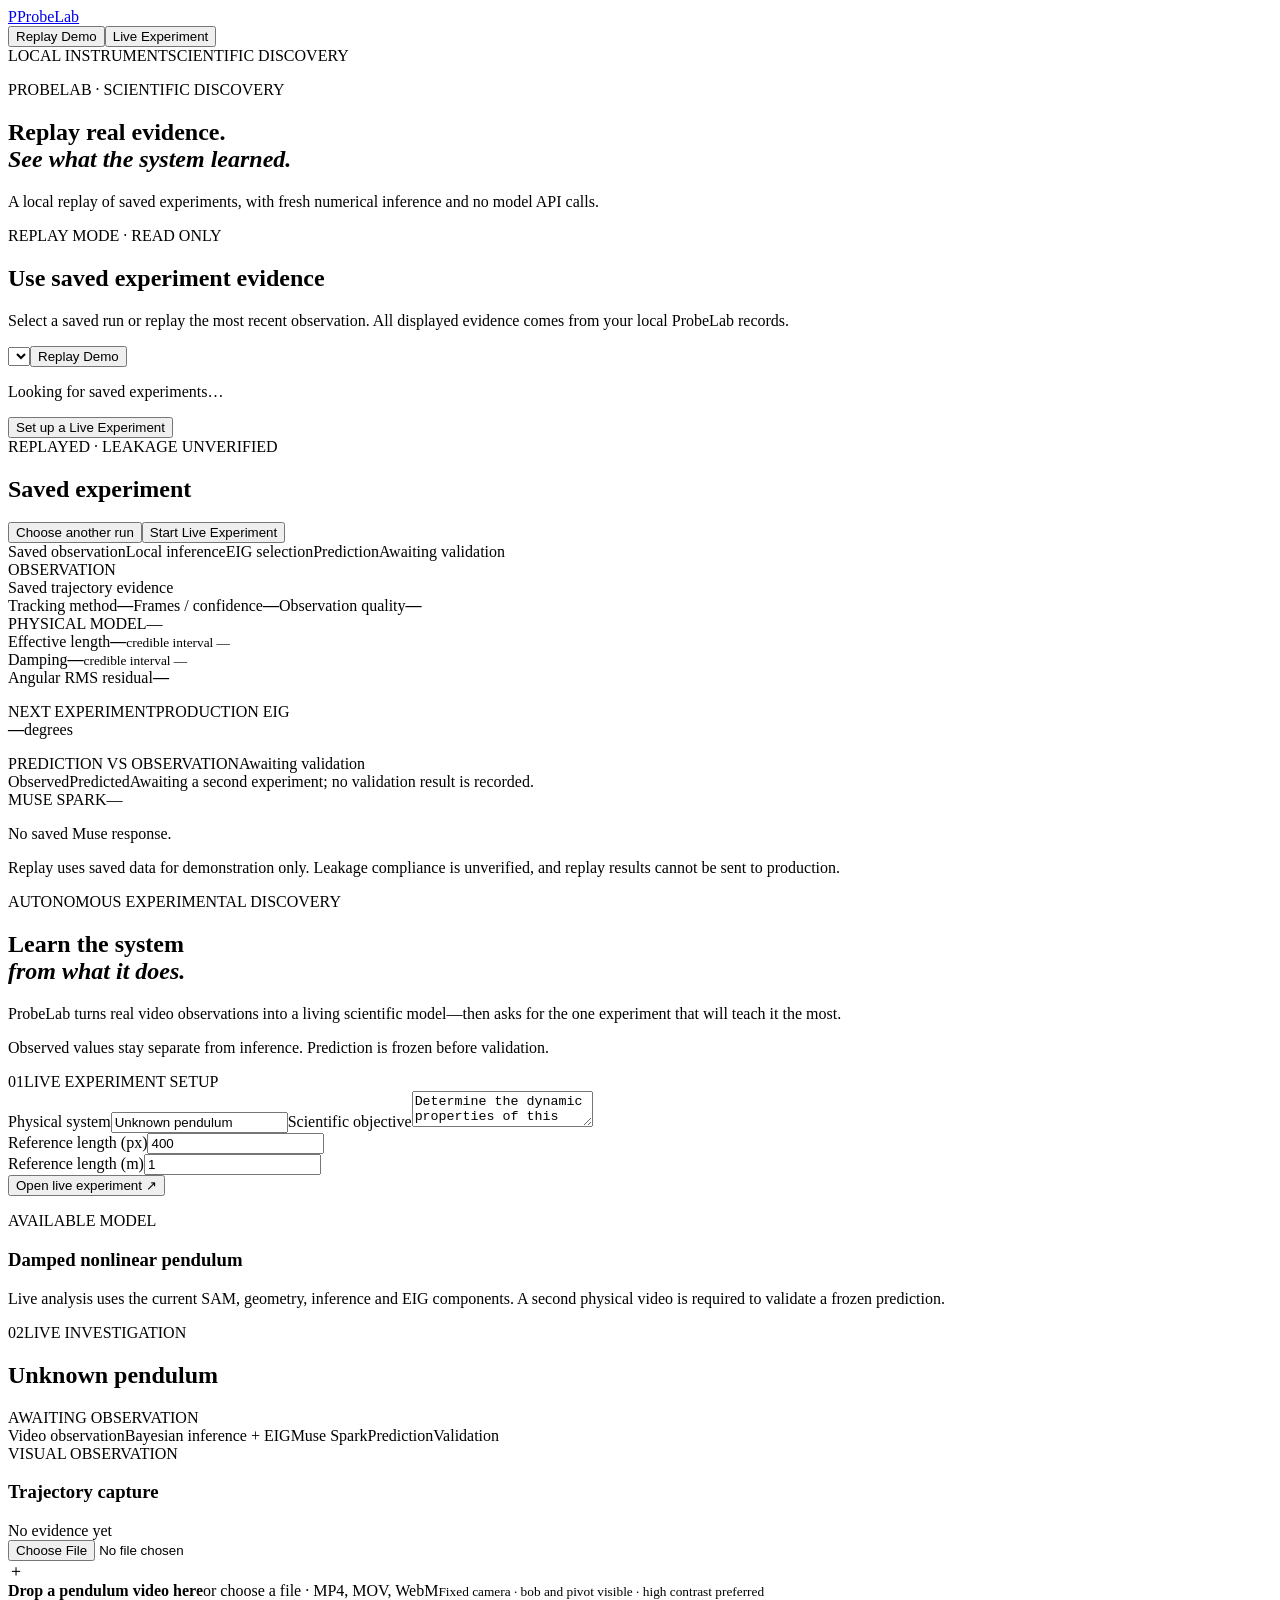
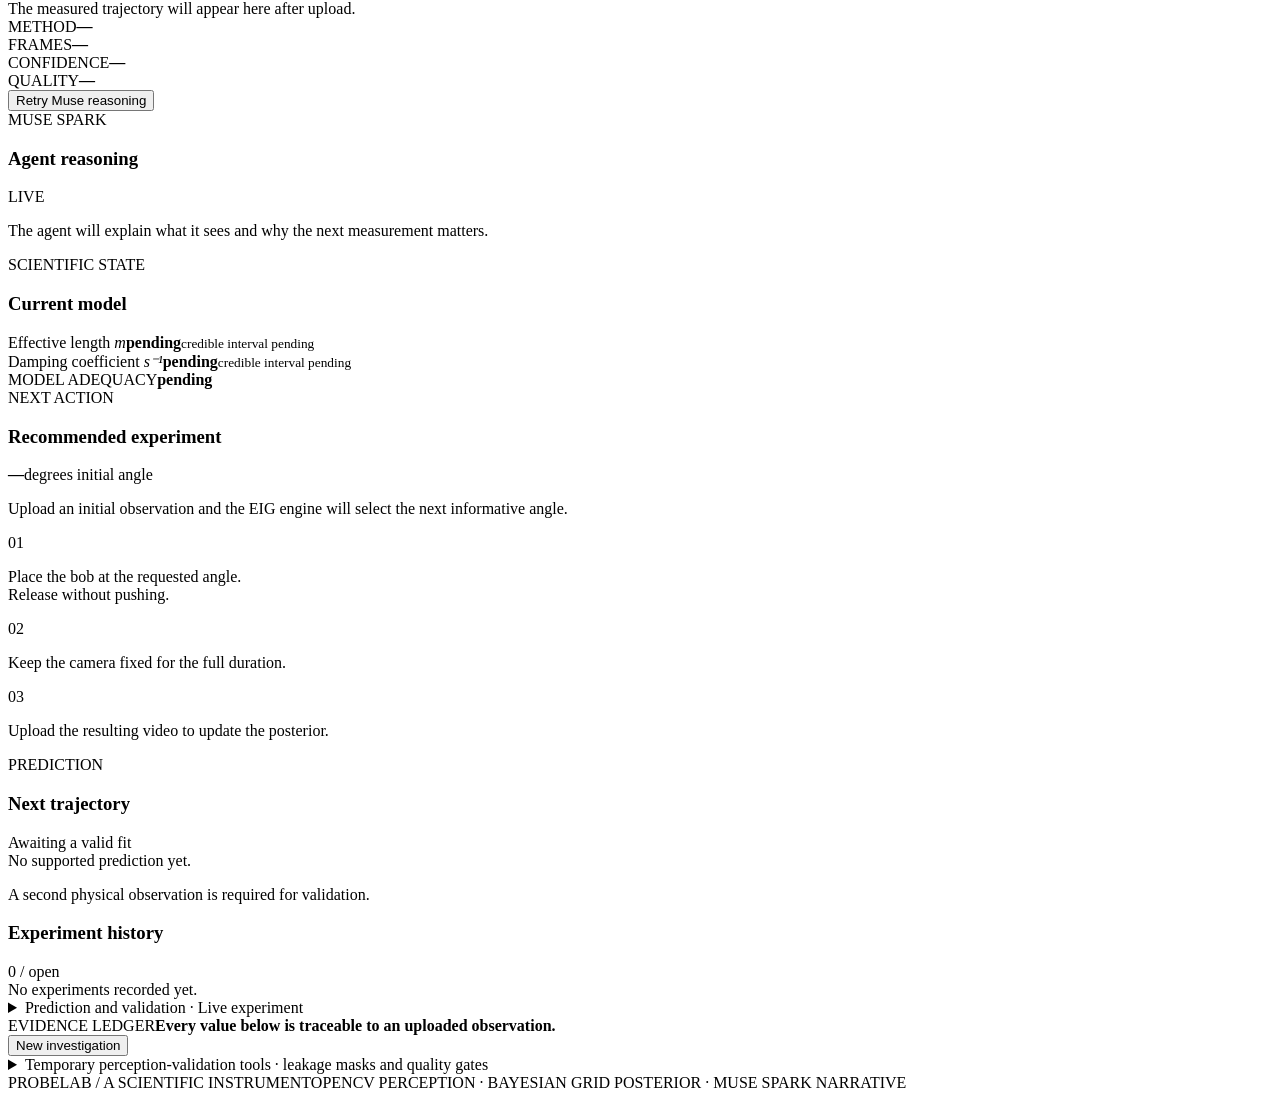
==== web/index.html @ 2eb5c4b2 "Build demo-ready scientific discovery workflow" ====
<!doctype html>
<html lang="en">
<head>
  <meta charset="utf-8"><meta name="viewport" content="width=device-width,initial-scale=1">
  <meta name="description" content="ProbeLab learns unfamiliar physical systems through active experiments.">
  <title>ProbeLab · Physical system discovery</title>
  <link rel="stylesheet" href="/static/styles.css">
  <link rel="stylesheet" href="/static/perception-validation.css?v=leakage-masks-1">
</head>
<body class="demo-mode">
  <header class="topbar"><a class="brand" href="/"><span class="brand-mark">P</span><span>ProbeLab</span></a><nav class="mode-switch" aria-label="Workflow mode"><button class="mode-button active" id="mode-demo" type="button">Replay Demo</button><button class="mode-button" id="mode-live" type="button">Live Experiment</button></nav><div class="top-meta"><span class="status-dot"></span><span>LOCAL INSTRUMENT</span><span class="mono">SCIENTIFIC DISCOVERY</span></div></header>
  <main class="shell">
    <section class="demo-home" id="demo-home"><div><p class="eyebrow">PROBELAB · SCIENTIFIC DISCOVERY</p><h1>Replay real evidence.<br><em>See what the system learned.</em></h1><p class="lede">A local replay of saved experiments, with fresh numerical inference and no model API calls.</p></div><div class="demo-launch panel"><span class="signal-pill lime">REPLAY MODE · READ ONLY</span><h2>Use saved experiment evidence</h2><p>Select a saved run or replay the most recent observation. All displayed evidence comes from your local ProbeLab records.</p><div class="demo-launch-controls"><select id="demo-replay-select" aria-label="Saved experiment"></select><button class="primary" id="demo-replay-button" type="button">Replay Demo</button></div><p class="form-hint" id="demo-replay-status" role="status">Looking for saved experiments…</p><button class="secondary" id="demo-live-link" type="button">Set up a Live Experiment</button></div></section>
    <section class="demo-dashboard hidden" id="demo-dashboard" aria-live="polite">
      <div class="demo-dashboard-head"><div><span class="signal-pill orange" id="demo-replay-label">REPLAYED · LEAKAGE UNVERIFIED</span><h1 id="demo-title">Saved experiment</h1><p id="demo-objective"></p></div><div class="demo-actions"><button class="secondary" id="demo-back" type="button">Choose another run</button><button class="primary" id="demo-live-from-run" type="button">Start Live Experiment</button></div></div>
      <div class="demo-workflow" id="demo-workflow"><span>Saved observation</span><i></i><span>Local inference</span><i></i><span>EIG selection</span><i></i><span>Prediction</span><i></i><span>Awaiting validation</span></div>
      <div class="demo-grid">
        <article class="demo-card demo-observation"><header><span class="signal-pill blue">OBSERVATION</span><span class="mono" id="demo-observation-meta"></span></header><div class="demo-observation-body"><div class="demo-frame"><img id="demo-frame" alt="Representative frame from the saved experiment" hidden><div id="demo-no-frame">Saved trajectory evidence</div><canvas id="demo-overlay" hidden aria-label="Saved pendulum tracking overlay"></canvas></div><div class="demo-observation-stats"><span>Tracking method<b id="demo-method">—</b></span><span>Frames / confidence<b id="demo-tracking">—</b></span><span>Observation quality<b id="demo-quality">—</b></span></div></div><div class="demo-chart" id="demo-observed-chart" role="img" aria-label="Observed angular trajectory"></div></article>
        <article class="demo-card"><header><span class="signal-pill lime">PHYSICAL MODEL</span><span class="mono" id="demo-adequacy">—</span></header><div class="demo-param"><span>Effective length</span><strong id="demo-length">—</strong><small id="demo-length-interval">credible interval —</small></div><div class="demo-param"><span>Damping</span><strong id="demo-damping">—</strong><small id="demo-damping-interval">credible interval —</small></div><div class="demo-fit"><span>Angular RMS residual</span><strong id="demo-residual">—</strong></div><p class="demo-caption" id="demo-inference-status"></p></article>
        <article class="demo-card"><header><span class="signal-pill orange">NEXT EXPERIMENT</span><span class="mono">PRODUCTION EIG</span></header><div class="demo-angle"><strong id="demo-angle">—</strong><span id="demo-angle-unit">degrees</span></div><p id="demo-eig-rationale"></p><div class="demo-eig" id="demo-eig-chart" aria-label="Selected experiment information gain"></div><p class="demo-caption" id="demo-eig-value"></p></article>
        <article class="demo-card demo-prediction"><header><span class="signal-pill blue">PREDICTION VS OBSERVATION</span><span class="mono" id="demo-prediction-status">Awaiting validation</span></header><div class="demo-chart demo-chart-large" id="demo-prediction-chart" role="img" aria-label="Prediction and observation comparison"></div><div class="demo-legend"><span><i class="legend-observed"></i>Observed</span><span><i class="legend-predicted"></i>Predicted</span><span id="demo-validation-metrics">Awaiting a second experiment; no validation result is recorded.</span></div></article>
        <article class="demo-card demo-muse"><header><span class="signal-pill purple">MUSE SPARK</span><span class="mono" id="demo-muse-status">—</span></header><p id="demo-muse-text">No saved Muse response.</p><small id="demo-muse-model"></small></article>
      </div>
      <p class="demo-safety-note">Replay uses saved data for demonstration only. Leakage compliance is unverified, and replay results cannot be sent to production.</p>
    </section>
    <section class="hero"><div><p class="eyebrow">AUTONOMOUS EXPERIMENTAL DISCOVERY</p><h1>Learn the system<br><em>from what it does.</em></h1><p class="lede">ProbeLab turns real video observations into a living scientific model—then asks for the one experiment that will teach it the most.</p></div><div class="hero-note"><span class="note-line"></span><p>Observed values stay separate from inference. Prediction is frozen before validation.</p></div></section>
    <section class="setup panel hidden" id="setup-view"><div class="section-kicker"><span>01</span><span>LIVE EXPERIMENT SETUP</span></div><div class="setup-grid"><div><label for="system">Physical system</label><input id="system" value="Unknown pendulum" autocomplete="off"><label for="objective">Scientific objective</label><textarea id="objective">Determine the dynamic properties of this unknown pendulum and predict its behaviour under different initial conditions.</textarea><div class="calibration-row"><div><label for="calibration-px">Reference length (px)</label><input id="calibration-px" type="number" min="1" step="any" value="400"></div><div><label for="calibration-m">Reference length (m)</label><input id="calibration-m" type="number" min="0.0001" step="any" value="1"></div></div><button class="primary" id="start-btn">Open live experiment <span>↗</span></button><p class="form-hint" id="setup-error"></p></div><div class="system-card"><div class="system-glyph"><div class="pivot"></div><div class="string"></div><div class="bob"></div></div><div><span class="signal-pill">AVAILABLE MODEL</span><h3>Damped nonlinear pendulum</h3><p>Live analysis uses the current SAM, geometry, inference and EIG components. A second physical video is required to validate a frozen prediction.</p></div></div></div></section>
    <section class="workspace hidden" id="workspace-view"><div class="workspace-head"><div><div class="section-kicker"><span>02</span><span>LIVE INVESTIGATION</span></div><h2 id="workspace-title">Unknown pendulum</h2><p id="workspace-objective"></p></div><div class="state-chip" id="state-chip">AWAITING OBSERVATION</div></div><div class="workflow-rail" id="workflow-rail" aria-live="polite"><span data-stage="observation">Video observation</span><i></i><span data-stage="inference">Bayesian inference + EIG</span><i></i><span data-stage="muse">Muse Spark</span><i></i><span data-stage="prediction">Prediction</span><i></i><span data-stage="validation">Validation</span></div><div class="workspace-grid"><div class="main-column"><div class="panel observation-panel"><div class="panel-head"><div><span class="signal-pill blue">VISUAL OBSERVATION</span><h3>Trajectory capture</h3></div><span class="mono" id="observation-meta">No evidence yet</span></div><div class="dropzone" id="dropzone"><input type="file" id="video-input" accept="video/*"><div class="upload-icon">＋</div><strong>Drop a pendulum video here</strong><span>or choose a file · MP4, MOV, WebM</span><small>Fixed camera · bob and pivot visible · high contrast preferred</small></div><video id="source-preview" class="source-preview" controls muted playsinline hidden></video><div class="trajectory-chart" id="trajectory-chart"><div class="chart-empty">The measured trajectory will appear here after upload.</div></div><div class="measurement-strip"><div><span>METHOD</span><strong id="method-value">—</strong></div><div><span>FRAMES</span><strong id="frames-value">—</strong></div><div><span>CONFIDENCE</span><strong id="confidence-value">—</strong></div><div><span>QUALITY</span><strong id="quality-value">—</strong></div></div></div><div class="panel reasoning-panel"><button class="secondary retry-muse hidden" id="retry-muse" type="button">Retry Muse reasoning</button><div class="panel-head"><div><span class="signal-pill purple">MUSE SPARK</span><h3>Agent reasoning</h3></div><span class="live-label"><span class="pulse"></span>LIVE</span></div><p id="reasoning">The agent will explain what it sees and why the next measurement matters.</p></div></div><aside class="side-column"><div class="panel parameter-panel"><div class="panel-head"><div><span class="signal-pill lime">SCIENTIFIC STATE</span><h3>Current model</h3></div></div><div class="parameter"><span>Effective length <i>m</i></span><strong id="length-value">pending</strong><small id="length-interval">credible interval pending</small></div><div class="parameter"><span>Damping coefficient <i>s⁻¹</i></span><strong id="damping-value">pending</strong><small id="damping-interval">credible interval pending</small></div><div class="fit-row"><span>MODEL ADEQUACY</span><b id="adequacy-value">pending</b></div></div><div class="panel recommendation-panel"><div class="panel-head"><div><span class="signal-pill orange">NEXT ACTION</span><h3>Recommended experiment</h3></div></div><div class="angle-readout"><strong id="angle-value">—</strong><span>degrees initial angle</span></div><p id="rationale">Upload an initial observation and the EIG engine will select the next informative angle.</p><div class="instruction"><span>01</span><p>Place the bob at the requested angle.<br>Release without pushing.</p></div><div class="instruction"><span>02</span><p>Keep the camera fixed for the full duration.</p></div><div class="instruction"><span>03</span><p>Upload the resulting video to update the posterior.</p></div></div><div class="panel prediction-panel"><div class="panel-head"><div><span class="signal-pill blue">PREDICTION</span><h3>Next trajectory</h3></div><span class="mono" id="prediction-state">Awaiting a valid fit</span></div><div class="prediction-chart" id="prediction-chart">No supported prediction yet.</div><p class="pv-note" id="prediction-validation-state">A second physical observation is required for validation.</p></div><div class="panel history-panel"><div class="panel-head"><h3>Experiment history</h3><span class="mono" id="history-count">0 / open</span></div><div id="history-list" class="history-list"><div class="history-empty">No experiments recorded yet.</div></div></div></aside></div><details class="secondary-tools" id="validation-details"><summary>Prediction and validation · Live experiment</summary><div class="panel validation-panel"><div><span class="signal-pill orange">03 · VALIDATE THE MODEL</span><h3>Freeze a prediction before collecting new evidence.</h3><p>Choose an unseen angle, freeze the current posterior-derived model, then upload the physical result. The validation video is compared before any future update.</p></div><div class="validation-controls"><input id="validation-angle" type="number" min="5" max="75" value="48" aria-label="Validation angle"><input id="validation-duration" type="number" min="2" max="30" value="8" aria-label="Validation duration"><button class="primary" id="predict-btn">Freeze prediction</button><label class="upload-button">Upload validation video<input type="file" id="validation-input" accept="video/*"></label></div><p class="form-hint" id="validation-status"></p><pre class="report-copy" id="report-copy"></pre><button class="secondary hidden" id="report-btn">Generate discovery report</button></div></details><div class="report-bar"><div><span class="signal-pill">EVIDENCE LEDGER</span><strong>Every value below is traceable to an uploaded observation.</strong></div><button class="secondary" id="new-btn">New investigation</button></div></section>
    <details class="secondary-tools"><summary>Temporary perception-validation tools · leakage masks and quality gates</summary><section class="panel pv-section" id="perception-validation" aria-labelledby="pv-title">
      <div class="pv-banner"><div><span class="signal-pill lime">TEMPORARY · PERCEPTION VALIDATION</span><h2 id="pv-title">Inspect the measurement before it enters production.</h2><p>This removable validation surface keeps video, calibration, tracking, leakage controls, quality gates, Muse diagnostics, and exports separate from the normal investigation workflow.</p></div><div class="pv-status"><span class="status-dot"></span><span id="pv-session-status">No validation session</span></div></div>
      <div class="pv-actions"><button class="primary" id="pv-create">Open validation session</button><span class="form-hint" id="pv-message" role="status"></span></div>
      <div class="pv-grid">
        <div class="pv-main">
          <div class="pv-card"><div class="panel-head"><div><span class="signal-pill blue">01 · SOURCES</span><h3>Video and comparison CSV</h3></div><span class="mono" id="pv-upload-meta">Session required</span></div><div class="pv-upload-row"><label class="upload-button">Upload source video<input id="pv-video" type="file" accept="video/mp4,video/quicktime,video/x-msvideo"></label><label class="upload-button">Upload comparison CSV<input id="pv-csv" type="file" accept="text/csv,.csv"></label></div><p class="pv-note">The CSV is comparison-only. It never feeds blind geometry, production fitting, EIG, or Muse evidence.</p></div>
          <div class="pv-card"><div class="panel-head"><div><span class="signal-pill">02 · SAMPLING</span><h3>Representative frame and source metadata</h3></div><span class="mono" id="pv-frame-meta">No frame prepared</span></div><div class="pv-form-grid"><div><label for="pv-start">Start time (s)</label><input id="pv-start" type="number" min="0" step="0.01" value="0"></div><div><label for="pv-end">End time (s)</label><input id="pv-end" type="number" min="0.01" step="0.01" value="8"></div><div><label for="pv-stride">Frame stride</label><input id="pv-stride" type="number" min="1" step="1" value="3"></div><div><label for="pv-representative">Representative time (s)</label><input id="pv-representative" type="number" min="0" step="0.01" placeholder="First sampled frame"></div></div><button class="secondary" id="pv-prepare">Prepare representative frame</button><div class="pv-source-facts" id="pv-source-facts"><span>Source dimensions <b>—</b></span><span>Frame index <b>—</b></span><span>FPS / duration <b>—</b></span></div><div class="pv-frame-wrap"><canvas id="pv-canvas" width="640" height="360" aria-label="Representative frame annotation canvas"></canvas></div><div class="pv-annotation-tools"><button class="secondary pv-tool active" data-mode="box">Bob box</button><button class="secondary pv-tool" data-mode="positive">Positive point</button><button class="secondary pv-tool" data-mode="pivot">Pivot</button><button class="secondary pv-tool pv-calibration-control" data-mode="endpoint-start">Calibration endpoint 1</button><button class="secondary pv-tool pv-calibration-control" data-mode="endpoint-end">Calibration endpoint 2</button><button class="secondary" id="pv-clear-annotation">Clear marks</button></div><p class="pv-note" id="pv-annotation-readout">Annotate the bob, at least one positive point, and the pivot. Calibration is optional; leave both endpoints and distance blank for pixel-only tracking.</p></div>
          <div class="pv-card"><div class="panel-head"><div><span class="signal-pill orange">03 · CALIBRATION</span><h3>Optional metric calibration</h3></div><span class="mono" id="pv-calibration-readout">Unset · pixel-only</span></div><div class="pv-form-grid"><div class="pv-calibration-control"><label for="pv-length">Known endpoint distance (m)</label><input id="pv-length" type="number" min="0.0001" step="any" inputmode="decimal" placeholder="Leave blank for pixel-only"></div><div><label for="pv-direction">Propagation</label><select id="pv-direction"><option value="forward">Forward</option><option value="both">Both, forward fallback</option><option value="backward">Backward</option></select></div></div><p class="pv-note">Select “Calibration endpoint 1” and “Calibration endpoint 2”, then click each point on the representative frame. Calibration is optional; leave both endpoints and the distance blank to keep a pixel-only run.</p><button class="primary" id="pv-save-annotation">Save annotation</button><p class="form-hint" id="pv-annotation-status"></p></div>
          <div class="pv-card"><div class="panel-head"><div><span class="signal-pill blue">04 · TRACKING</span><h3>SAM propagation and frame diagnostics</h3></div><span class="signal-pill" id="pv-method-label">Not run</span></div><button class="primary" id="pv-track">Run SAM propagation</button><div class="pv-diagnostics" id="pv-diagnostics"><span>Frames with masks <b>—</b></span><span>Frames tracked <b>—</b></span><span>Confidence <b>—</b></span><span>Missing frames <b>—</b></span></div><p class="pv-note" id="pv-tracking-note">SAM-guided mask tracking is reported separately from any OpenCV fallback. No fallback is hidden.</p><pre class="pv-raw" id="pv-parser-diagnostics"></pre></div>
        </div>
        <aside class="pv-side">
          <div class="pv-card"><div class="panel-head"><div><span class="signal-pill orange">05 · LEAKAGE CONTROLS</span><h3>Mask simulator UI before SAM</h3></div><span class="mono" id="pv-leak-state">No masks saved</span></div><p class="pv-note">Choose a category, draw a rectangle over that content on the source frame, and repeat for all four categories. Only opaque masks are sent to SAM; the annotated bob must remain outside every mask.</p><div class="pv-form-grid"><div><label for="pv-leak-kind">Region category</label><select id="pv-leak-kind"><option value="simulator_label">Simulator labels</option><option value="displayed_parameters">Displayed parameters</option><option value="live_angle_values">Live angle values</option><option value="controls">Controls</option></select></div><div><label>Mask method</label><p class="pv-note pv-inline-note">Opaque fill applied to each sampled video frame</p></div></div><div class="pv-annotation-tools pv-leak-tools"><button class="secondary" id="pv-leak-draw">Draw exclusion region</button><button class="secondary" id="pv-leak-undo">Undo last region</button><button class="secondary" id="pv-leak-clear">Clear regions</button><button class="primary" id="pv-leak-save">Save masks &amp; preview</button></div><div class="pv-checks" id="pv-leak-category-status"><span data-leak-kind="simulator_label">Simulator labels · missing</span><span data-leak-kind="displayed_parameters">Displayed parameters · missing</span><span data-leak-kind="live_angle_values">Live angle values · missing</span><span data-leak-kind="controls">Controls · missing</span></div><p class="form-hint" id="pv-leak-message">Existing SAM results remain unsanitized until you manually run SAM again after saving masks.</p><div class="pv-sanitized-preview" id="pv-sanitized-preview-wrap" hidden><h4>Backend-sanitized representative frame</h4><img id="pv-sanitized-preview" alt="Representative video frame with saved simulator UI regions masked"><p class="pv-note" id="pv-sanitized-preview-meta"></p></div><button class="primary" id="pv-track-sanitized" disabled>Run SAM on sanitized video</button><div class="pv-diagnostics" id="pv-sanitized-diagnostics"><span>Input status<b>Not run</b></span><span>Masked frames<b>—</b></span><span>Frames tracked<b>—</b></span><span>Confidence<b>—</b></span></div><p class="pv-note" id="pv-sanitized-tracking-note">This is a separate manual run. It will not replace the original SAM tracks.</p></div>
          <div class="pv-card"><div class="panel-head"><div><span class="signal-pill lime">06 · GEOMETRY / QUALITY</span><h3>Quality gate report</h3></div><span class="state-chip" id="pv-quality-state">Not checked</span></div><div class="pv-thresholds"><label>Min coverage <input id="pv-coverage" type="number" min="0" max="1" step="0.01" value="0.8"></label><label>Max radius CV <input id="pv-radius" type="number" min="0" step="0.01" value="0.15"></label><label>Max jump px <input id="pv-jump" type="number" min="1" step="1" value="80"></label><label>Max gap frames <input id="pv-gap" type="number" min="0" step="1" value="2"></label><label>Min confidence <input id="pv-confidence" type="number" min="0" max="1" step="0.01" value="0.55"></label></div><button class="secondary" id="pv-quality">Calculate geometry and quality</button><pre class="pv-report" id="pv-quality-report">No quality report yet.</pre></div>
          <div class="pv-card"><div class="panel-head"><div><span class="signal-pill purple">07 · MUSE STATUS</span><h3>Interpretation boundary</h3></div></div><p id="pv-muse-text">Muse is idle until a quality-approved handoff is explicitly requested.</p><div class="pv-muse-facts" id="pv-muse-facts">Status — · model — · completion —</div></div>
          <div class="pv-card"><div class="panel-head"><div><span class="signal-pill">08 · COMPARISON / EXPORT</span><h3>Intermediate outputs</h3></div></div><button class="secondary" id="pv-compare">Compare uploaded CSV</button><pre class="pv-report" id="pv-comparison-report">No CSV comparison yet.</pre><div class="pv-export-row"><button class="secondary" data-pv-export="json">Download JSON</button><button class="secondary" data-pv-export="csv">Download CSV</button><button class="secondary" data-pv-export="report">Download report</button></div></div>
          <div class="pv-card pv-handoff"><div class="panel-head"><div><span class="signal-pill orange">09 · PRODUCTION HANDOFF</span><h3>Explicit quality-gated send</h3></div></div><p>Pixel-only tracking is allowed for validation. Metric calibration is required before any measurement can cross this production boundary. Comparison CSV values remain excluded.</p><button class="primary" id="pv-handoff">Request production handoff</button><p class="form-hint" id="pv-handoff-status"></p></div>
        </aside>
      </div>
    </section></details>
  </main>
  <footer><span>PROBELAB / A SCIENTIFIC INSTRUMENT</span><span>OPENCV PERCEPTION · BAYESIAN GRID POSTERIOR · MUSE SPARK NARRATIVE</span></footer>
  <script src="/static/app.js?v=demo-workflow-1"></script>
  <script src="/static/demo.js?v=demo-workflow-1"></script>
  <script src="/static/perception-validation.js?v=leakage-masks-1"></script>
</body>
</html>
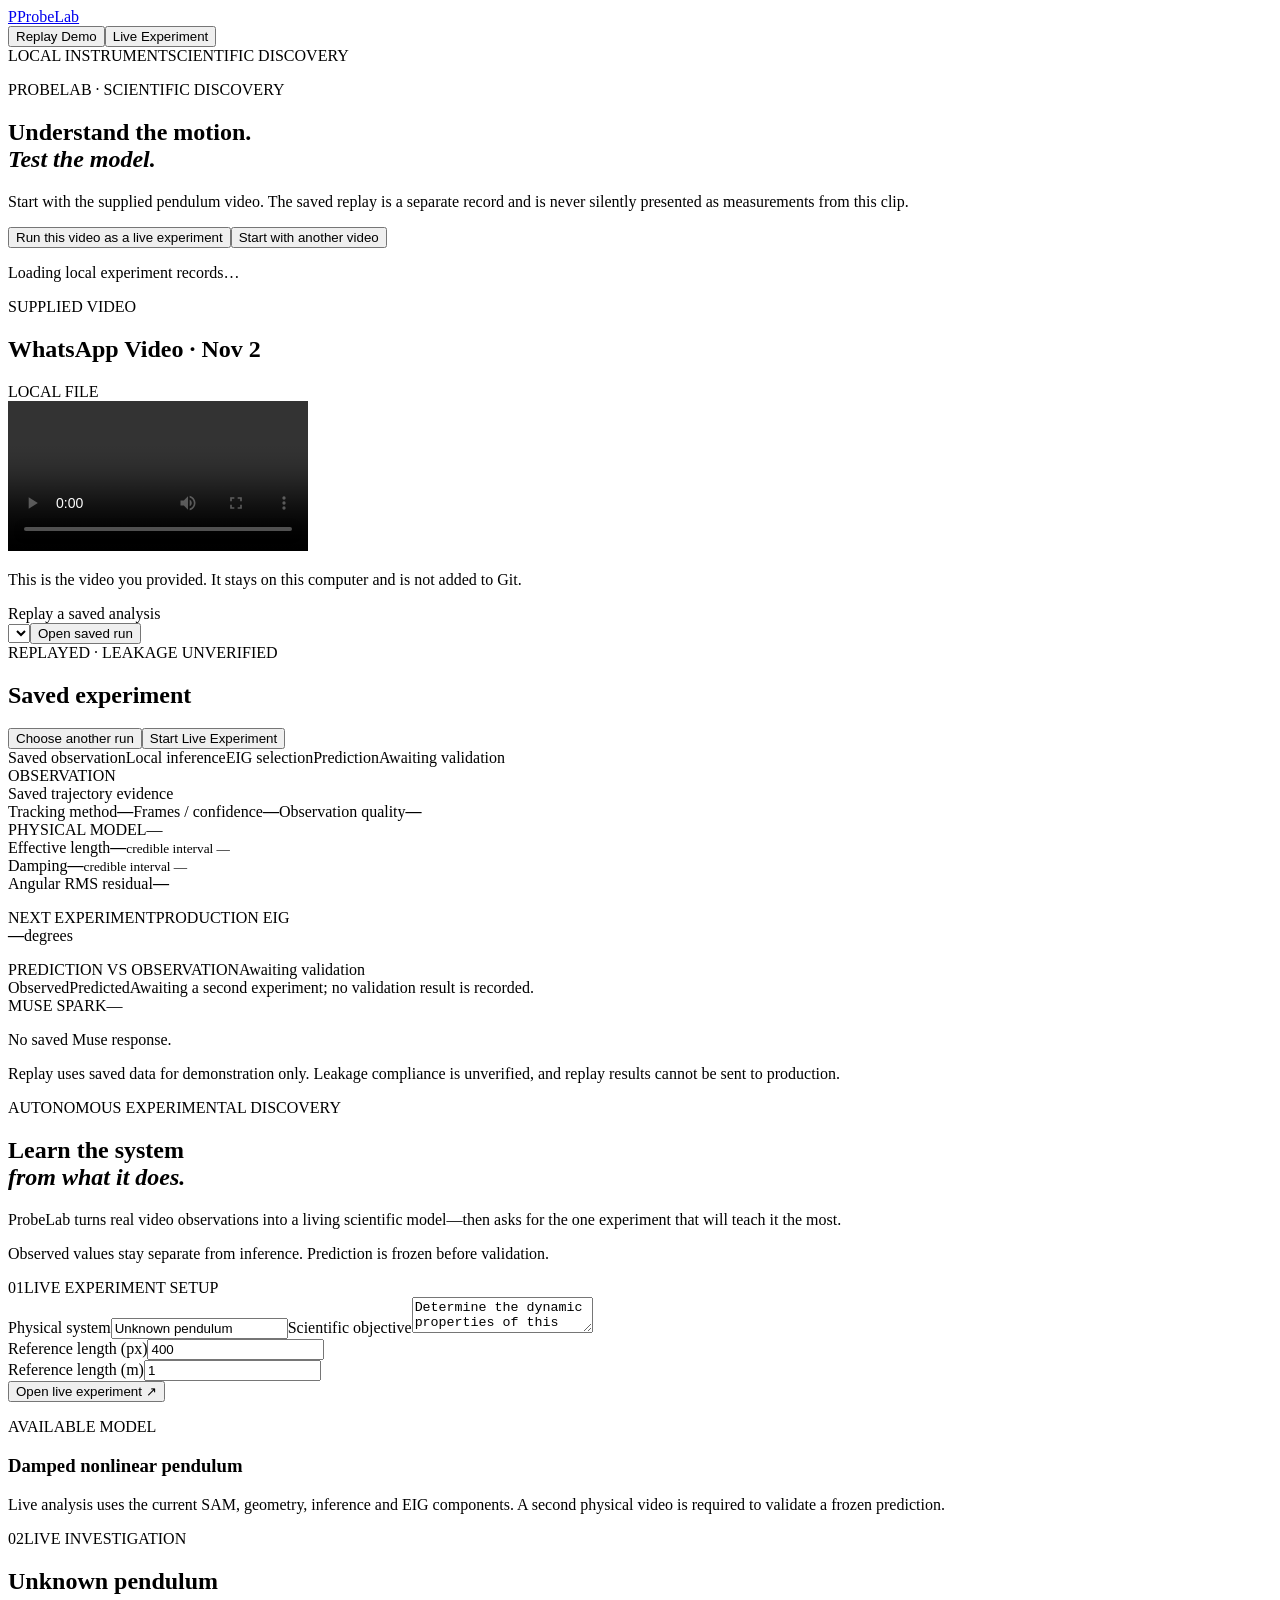
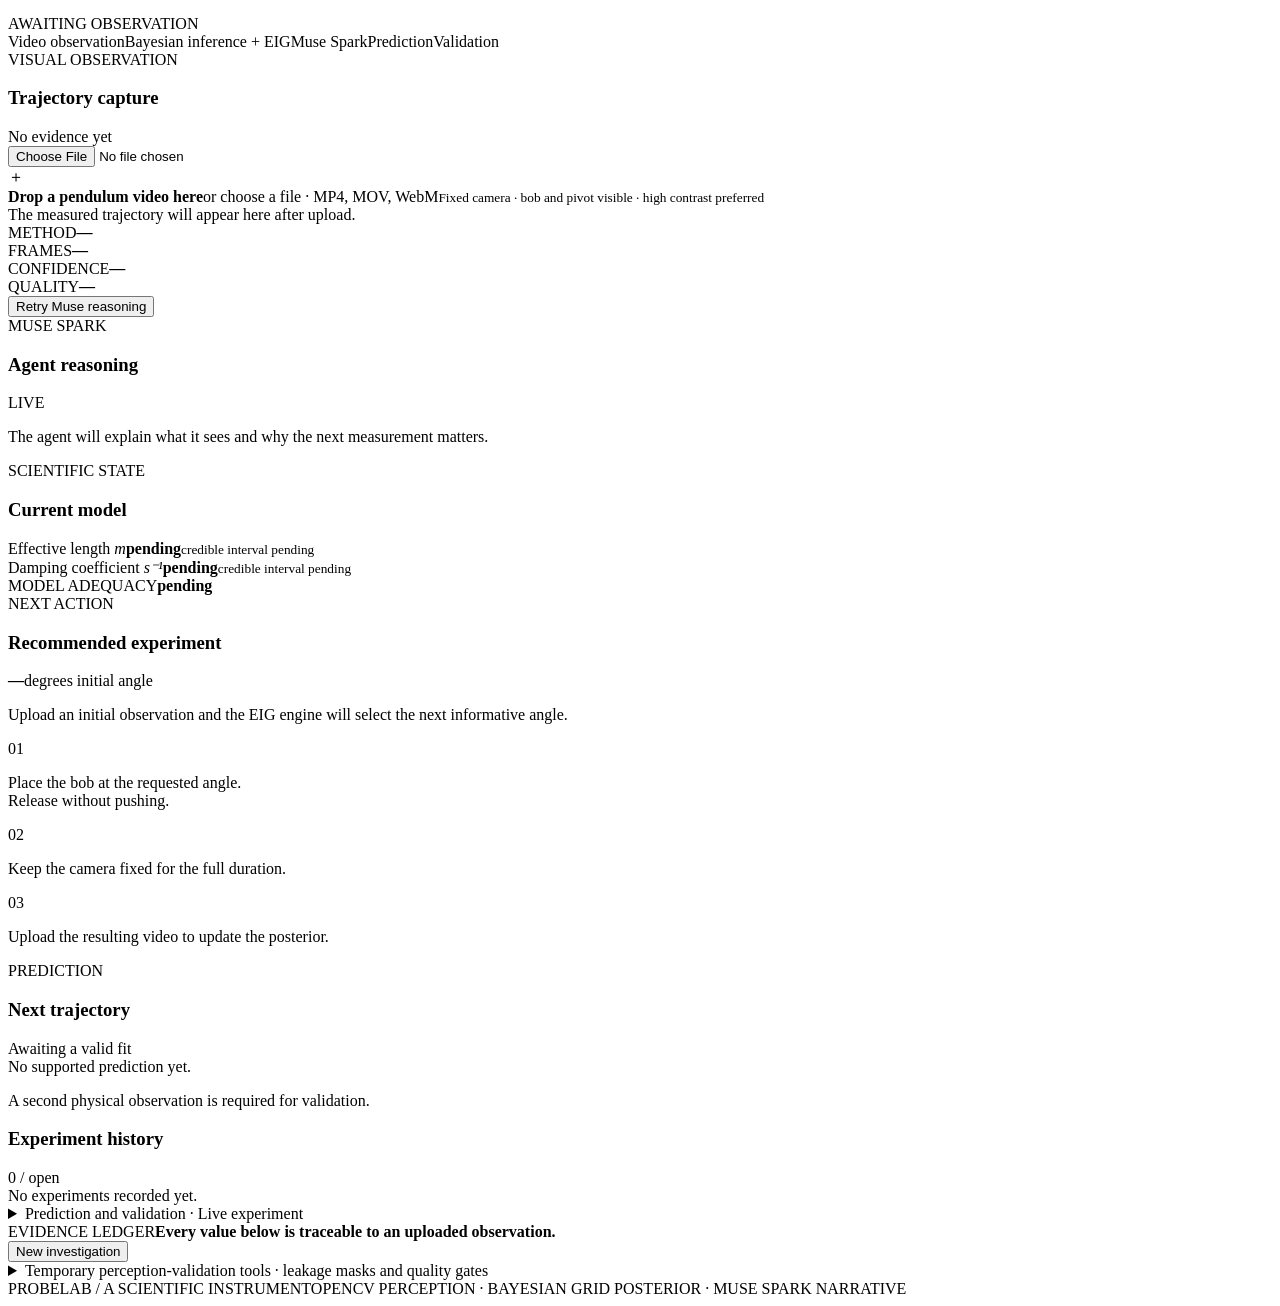
==== commit a9b2a170: "Use supplied video in demo workflow" ====
--- a/web/index.html
+++ b/web/index.html
@@ -10,7 +10,7 @@
 <body class="demo-mode">
   <header class="topbar"><a class="brand" href="/"><span class="brand-mark">P</span><span>ProbeLab</span></a><nav class="mode-switch" aria-label="Workflow mode"><button class="mode-button active" id="mode-demo" type="button">Replay Demo</button><button class="mode-button" id="mode-live" type="button">Live Experiment</button></nav><div class="top-meta"><span class="status-dot"></span><span>LOCAL INSTRUMENT</span><span class="mono">SCIENTIFIC DISCOVERY</span></div></header>
   <main class="shell">
-    <section class="demo-home" id="demo-home"><div><p class="eyebrow">PROBELAB · SCIENTIFIC DISCOVERY</p><h1>Replay real evidence.<br><em>See what the system learned.</em></h1><p class="lede">A local replay of saved experiments, with fresh numerical inference and no model API calls.</p></div><div class="demo-launch panel"><span class="signal-pill lime">REPLAY MODE · READ ONLY</span><h2>Use saved experiment evidence</h2><p>Select a saved run or replay the most recent observation. All displayed evidence comes from your local ProbeLab records.</p><div class="demo-launch-controls"><select id="demo-replay-select" aria-label="Saved experiment"></select><button class="primary" id="demo-replay-button" type="button">Replay Demo</button></div><p class="form-hint" id="demo-replay-status" role="status">Looking for saved experiments…</p><button class="secondary" id="demo-live-link" type="button">Set up a Live Experiment</button></div></section>
+    <section class="demo-home" id="demo-home"><div class="demo-intro"><p class="eyebrow">PROBELAB · SCIENTIFIC DISCOVERY</p><h1>Understand the motion.<br><em>Test the model.</em></h1><p class="lede">Start with the supplied pendulum video. The saved replay is a separate record and is never silently presented as measurements from this clip.</p><div class="demo-primary-actions"><button class="primary" id="demo-live-source" type="button">Run this video as a live experiment</button><button class="secondary" id="demo-live-link" type="button">Start with another video</button></div><p class="form-hint" id="demo-replay-status" role="status">Loading local experiment records…</p></div><div class="demo-launch panel"><div class="demo-source-heading"><div><span class="signal-pill blue">SUPPLIED VIDEO</span><h2>WhatsApp Video · Nov 2</h2></div><span class="mono">LOCAL FILE</span></div><video id="demo-source-video" controls playsinline preload="metadata" aria-label="User supplied pendulum video"></video><p>This is the video you provided. It stays on this computer and is not added to Git.</p><div class="demo-replay-picker"><label for="demo-replay-select">Replay a saved analysis</label><div class="demo-launch-controls"><select id="demo-replay-select" aria-label="Saved experiment"></select><button class="secondary" id="demo-replay-button" type="button">Open saved run</button></div></div></div></section>
     <section class="demo-dashboard hidden" id="demo-dashboard" aria-live="polite">
       <div class="demo-dashboard-head"><div><span class="signal-pill orange" id="demo-replay-label">REPLAYED · LEAKAGE UNVERIFIED</span><h1 id="demo-title">Saved experiment</h1><p id="demo-objective"></p></div><div class="demo-actions"><button class="secondary" id="demo-back" type="button">Choose another run</button><button class="primary" id="demo-live-from-run" type="button">Start Live Experiment</button></div></div>
       <div class="demo-workflow" id="demo-workflow"><span>Saved observation</span><i></i><span>Local inference</span><i></i><span>EIG selection</span><i></i><span>Prediction</span><i></i><span>Awaiting validation</span></div>
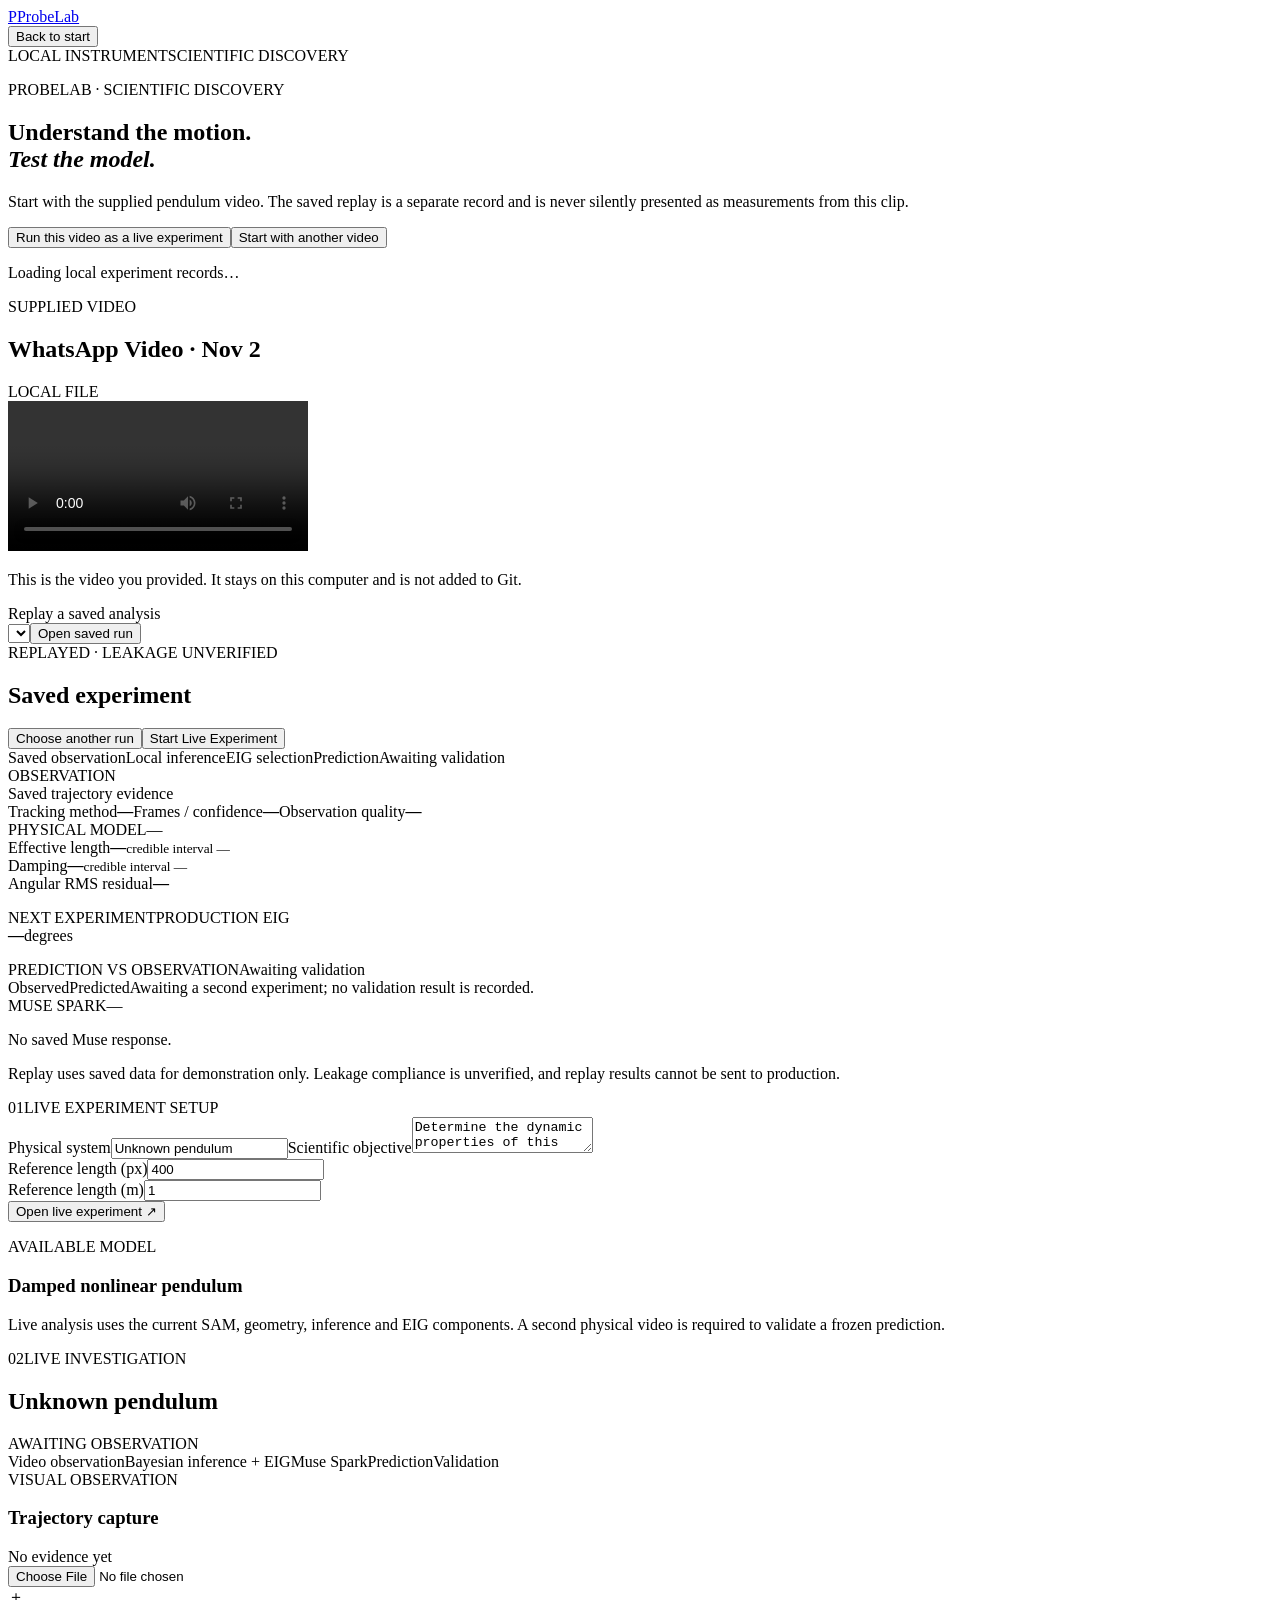
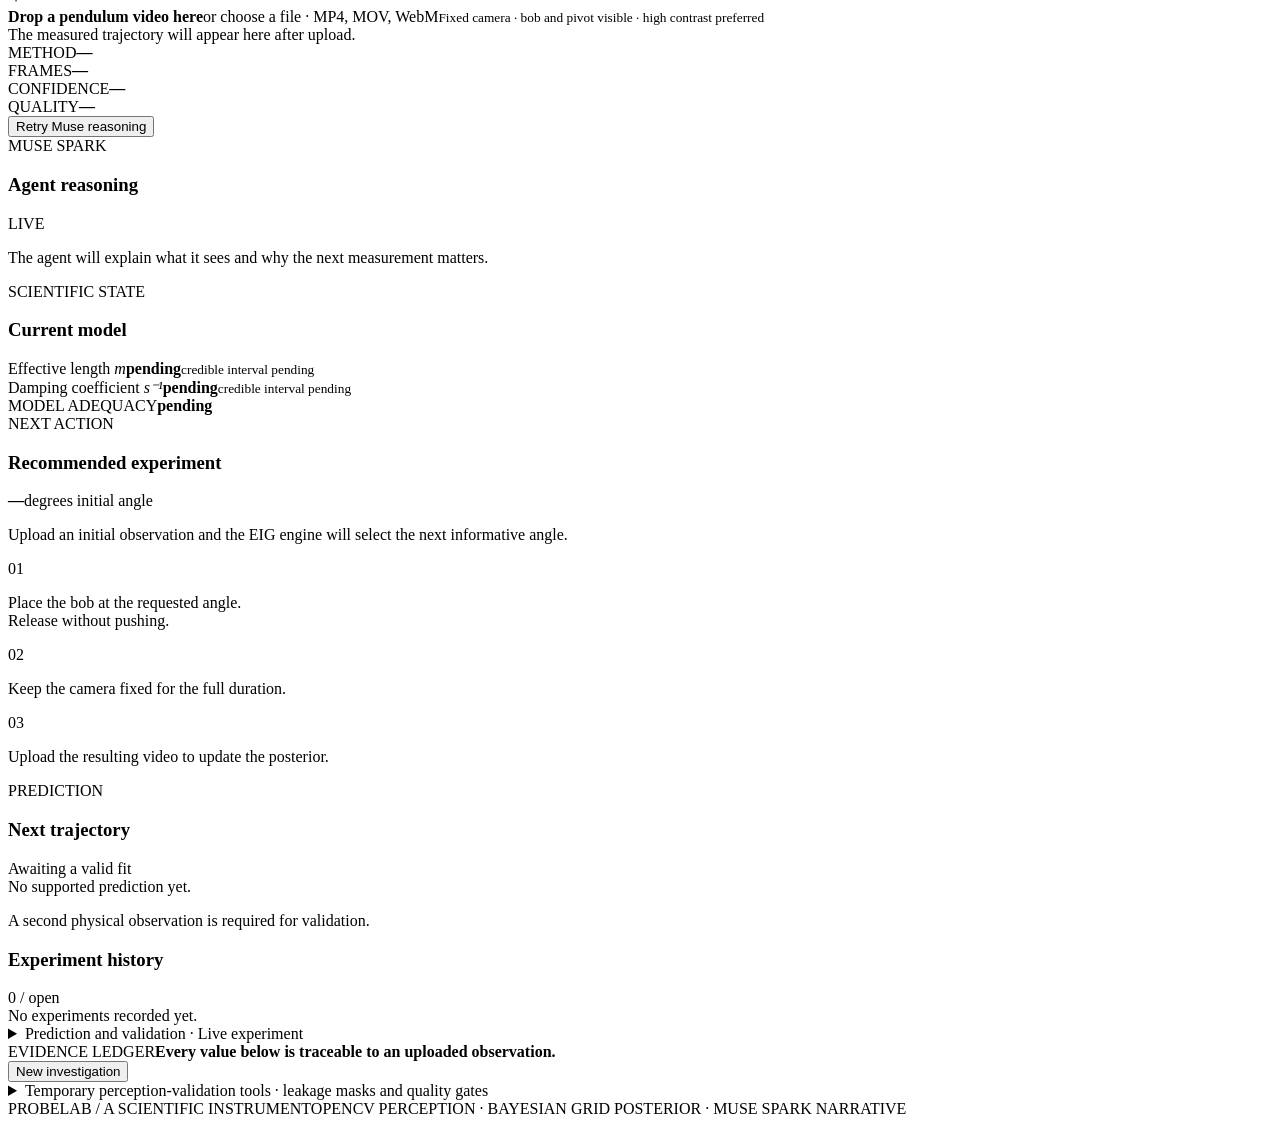
==== commit dc61c666: "Simplify demo landing screen" ====
--- a/web/index.html
+++ b/web/index.html
@@ -8,7 +8,7 @@
   <link rel="stylesheet" href="/static/perception-validation.css?v=leakage-masks-1">
 </head>
 <body class="demo-mode">
-  <header class="topbar"><a class="brand" href="/"><span class="brand-mark">P</span><span>ProbeLab</span></a><nav class="mode-switch" aria-label="Workflow mode"><button class="mode-button active" id="mode-demo" type="button">Replay Demo</button><button class="mode-button" id="mode-live" type="button">Live Experiment</button></nav><div class="top-meta"><span class="status-dot"></span><span>LOCAL INSTRUMENT</span><span class="mono">SCIENTIFIC DISCOVERY</span></div></header>
+  <header class="topbar"><a class="brand" href="/"><span class="brand-mark">P</span><span>ProbeLab</span></a><nav class="mode-switch" aria-label="Workflow navigation"><button class="mode-button" id="mode-demo" type="button">Back to start</button></nav><div class="top-meta"><span class="status-dot"></span><span>LOCAL INSTRUMENT</span><span class="mono">SCIENTIFIC DISCOVERY</span></div></header>
   <main class="shell">
     <section class="demo-home" id="demo-home"><div class="demo-intro"><p class="eyebrow">PROBELAB · SCIENTIFIC DISCOVERY</p><h1>Understand the motion.<br><em>Test the model.</em></h1><p class="lede">Start with the supplied pendulum video. The saved replay is a separate record and is never silently presented as measurements from this clip.</p><div class="demo-primary-actions"><button class="primary" id="demo-live-source" type="button">Run this video as a live experiment</button><button class="secondary" id="demo-live-link" type="button">Start with another video</button></div><p class="form-hint" id="demo-replay-status" role="status">Loading local experiment records…</p></div><div class="demo-launch panel"><div class="demo-source-heading"><div><span class="signal-pill blue">SUPPLIED VIDEO</span><h2>WhatsApp Video · Nov 2</h2></div><span class="mono">LOCAL FILE</span></div><video id="demo-source-video" controls playsinline preload="metadata" aria-label="User supplied pendulum video"></video><p>This is the video you provided. It stays on this computer and is not added to Git.</p><div class="demo-replay-picker"><label for="demo-replay-select">Replay a saved analysis</label><div class="demo-launch-controls"><select id="demo-replay-select" aria-label="Saved experiment"></select><button class="secondary" id="demo-replay-button" type="button">Open saved run</button></div></div></div></section>
     <section class="demo-dashboard hidden" id="demo-dashboard" aria-live="polite">
@@ -23,7 +23,6 @@
       </div>
       <p class="demo-safety-note">Replay uses saved data for demonstration only. Leakage compliance is unverified, and replay results cannot be sent to production.</p>
     </section>
-    <section class="hero"><div><p class="eyebrow">AUTONOMOUS EXPERIMENTAL DISCOVERY</p><h1>Learn the system<br><em>from what it does.</em></h1><p class="lede">ProbeLab turns real video observations into a living scientific model—then asks for the one experiment that will teach it the most.</p></div><div class="hero-note"><span class="note-line"></span><p>Observed values stay separate from inference. Prediction is frozen before validation.</p></div></section>
     <section class="setup panel hidden" id="setup-view"><div class="section-kicker"><span>01</span><span>LIVE EXPERIMENT SETUP</span></div><div class="setup-grid"><div><label for="system">Physical system</label><input id="system" value="Unknown pendulum" autocomplete="off"><label for="objective">Scientific objective</label><textarea id="objective">Determine the dynamic properties of this unknown pendulum and predict its behaviour under different initial conditions.</textarea><div class="calibration-row"><div><label for="calibration-px">Reference length (px)</label><input id="calibration-px" type="number" min="1" step="any" value="400"></div><div><label for="calibration-m">Reference length (m)</label><input id="calibration-m" type="number" min="0.0001" step="any" value="1"></div></div><button class="primary" id="start-btn">Open live experiment <span>↗</span></button><p class="form-hint" id="setup-error"></p></div><div class="system-card"><div class="system-glyph"><div class="pivot"></div><div class="string"></div><div class="bob"></div></div><div><span class="signal-pill">AVAILABLE MODEL</span><h3>Damped nonlinear pendulum</h3><p>Live analysis uses the current SAM, geometry, inference and EIG components. A second physical video is required to validate a frozen prediction.</p></div></div></div></section>
     <section class="workspace hidden" id="workspace-view"><div class="workspace-head"><div><div class="section-kicker"><span>02</span><span>LIVE INVESTIGATION</span></div><h2 id="workspace-title">Unknown pendulum</h2><p id="workspace-objective"></p></div><div class="state-chip" id="state-chip">AWAITING OBSERVATION</div></div><div class="workflow-rail" id="workflow-rail" aria-live="polite"><span data-stage="observation">Video observation</span><i></i><span data-stage="inference">Bayesian inference + EIG</span><i></i><span data-stage="muse">Muse Spark</span><i></i><span data-stage="prediction">Prediction</span><i></i><span data-stage="validation">Validation</span></div><div class="workspace-grid"><div class="main-column"><div class="panel observation-panel"><div class="panel-head"><div><span class="signal-pill blue">VISUAL OBSERVATION</span><h3>Trajectory capture</h3></div><span class="mono" id="observation-meta">No evidence yet</span></div><div class="dropzone" id="dropzone"><input type="file" id="video-input" accept="video/*"><div class="upload-icon">＋</div><strong>Drop a pendulum video here</strong><span>or choose a file · MP4, MOV, WebM</span><small>Fixed camera · bob and pivot visible · high contrast preferred</small></div><video id="source-preview" class="source-preview" controls muted playsinline hidden></video><div class="trajectory-chart" id="trajectory-chart"><div class="chart-empty">The measured trajectory will appear here after upload.</div></div><div class="measurement-strip"><div><span>METHOD</span><strong id="method-value">—</strong></div><div><span>FRAMES</span><strong id="frames-value">—</strong></div><div><span>CONFIDENCE</span><strong id="confidence-value">—</strong></div><div><span>QUALITY</span><strong id="quality-value">—</strong></div></div></div><div class="panel reasoning-panel"><button class="secondary retry-muse hidden" id="retry-muse" type="button">Retry Muse reasoning</button><div class="panel-head"><div><span class="signal-pill purple">MUSE SPARK</span><h3>Agent reasoning</h3></div><span class="live-label"><span class="pulse"></span>LIVE</span></div><p id="reasoning">The agent will explain what it sees and why the next measurement matters.</p></div></div><aside class="side-column"><div class="panel parameter-panel"><div class="panel-head"><div><span class="signal-pill lime">SCIENTIFIC STATE</span><h3>Current model</h3></div></div><div class="parameter"><span>Effective length <i>m</i></span><strong id="length-value">pending</strong><small id="length-interval">credible interval pending</small></div><div class="parameter"><span>Damping coefficient <i>s⁻¹</i></span><strong id="damping-value">pending</strong><small id="damping-interval">credible interval pending</small></div><div class="fit-row"><span>MODEL ADEQUACY</span><b id="adequacy-value">pending</b></div></div><div class="panel recommendation-panel"><div class="panel-head"><div><span class="signal-pill orange">NEXT ACTION</span><h3>Recommended experiment</h3></div></div><div class="angle-readout"><strong id="angle-value">—</strong><span>degrees initial angle</span></div><p id="rationale">Upload an initial observation and the EIG engine will select the next informative angle.</p><div class="instruction"><span>01</span><p>Place the bob at the requested angle.<br>Release without pushing.</p></div><div class="instruction"><span>02</span><p>Keep the camera fixed for the full duration.</p></div><div class="instruction"><span>03</span><p>Upload the resulting video to update the posterior.</p></div></div><div class="panel prediction-panel"><div class="panel-head"><div><span class="signal-pill blue">PREDICTION</span><h3>Next trajectory</h3></div><span class="mono" id="prediction-state">Awaiting a valid fit</span></div><div class="prediction-chart" id="prediction-chart">No supported prediction yet.</div><p class="pv-note" id="prediction-validation-state">A second physical observation is required for validation.</p></div><div class="panel history-panel"><div class="panel-head"><h3>Experiment history</h3><span class="mono" id="history-count">0 / open</span></div><div id="history-list" class="history-list"><div class="history-empty">No experiments recorded yet.</div></div></div></aside></div><details class="secondary-tools" id="validation-details"><summary>Prediction and validation · Live experiment</summary><div class="panel validation-panel"><div><span class="signal-pill orange">03 · VALIDATE THE MODEL</span><h3>Freeze a prediction before collecting new evidence.</h3><p>Choose an unseen angle, freeze the current posterior-derived model, then upload the physical result. The validation video is compared before any future update.</p></div><div class="validation-controls"><input id="validation-angle" type="number" min="5" max="75" value="48" aria-label="Validation angle"><input id="validation-duration" type="number" min="2" max="30" value="8" aria-label="Validation duration"><button class="primary" id="predict-btn">Freeze prediction</button><label class="upload-button">Upload validation video<input type="file" id="validation-input" accept="video/*"></label></div><p class="form-hint" id="validation-status"></p><pre class="report-copy" id="report-copy"></pre><button class="secondary hidden" id="report-btn">Generate discovery report</button></div></details><div class="report-bar"><div><span class="signal-pill">EVIDENCE LEDGER</span><strong>Every value below is traceable to an uploaded observation.</strong></div><button class="secondary" id="new-btn">New investigation</button></div></section>
     <details class="secondary-tools"><summary>Temporary perception-validation tools · leakage masks and quality gates</summary><section class="panel pv-section" id="perception-validation" aria-labelledby="pv-title">
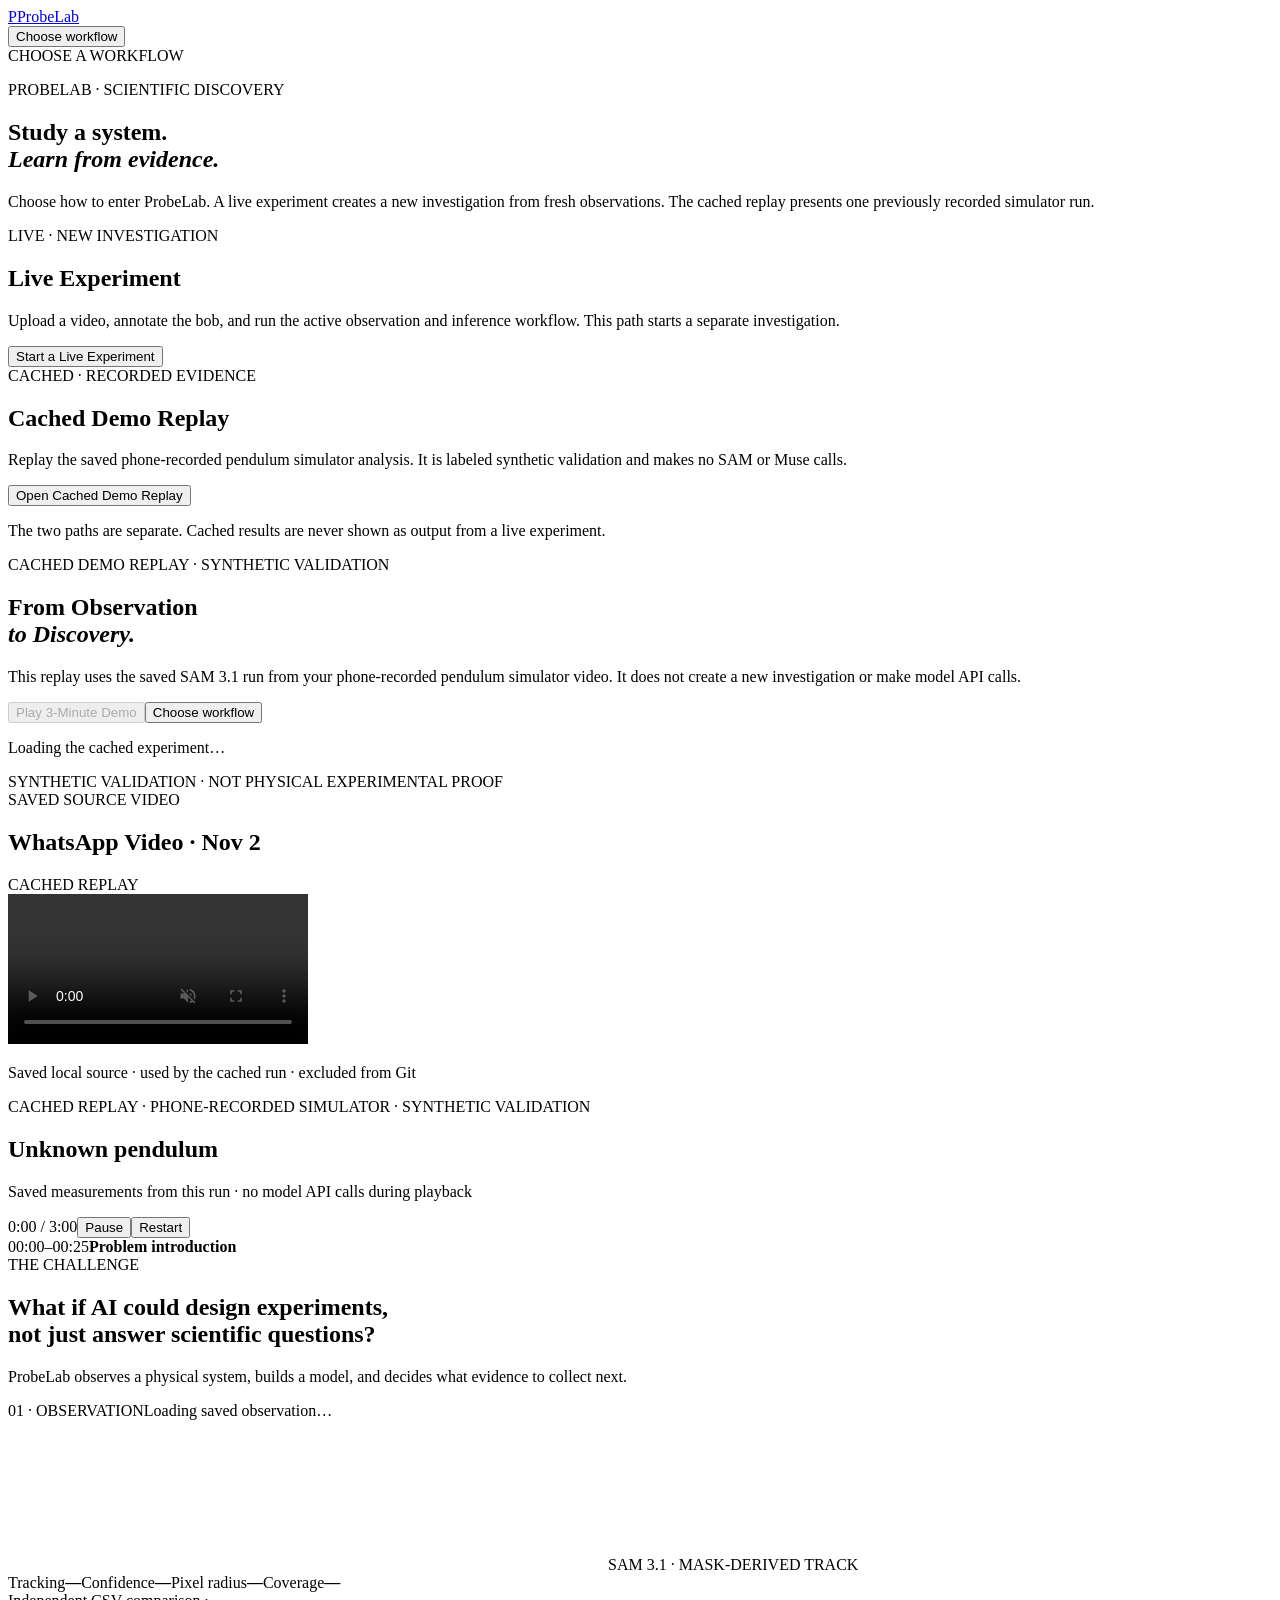
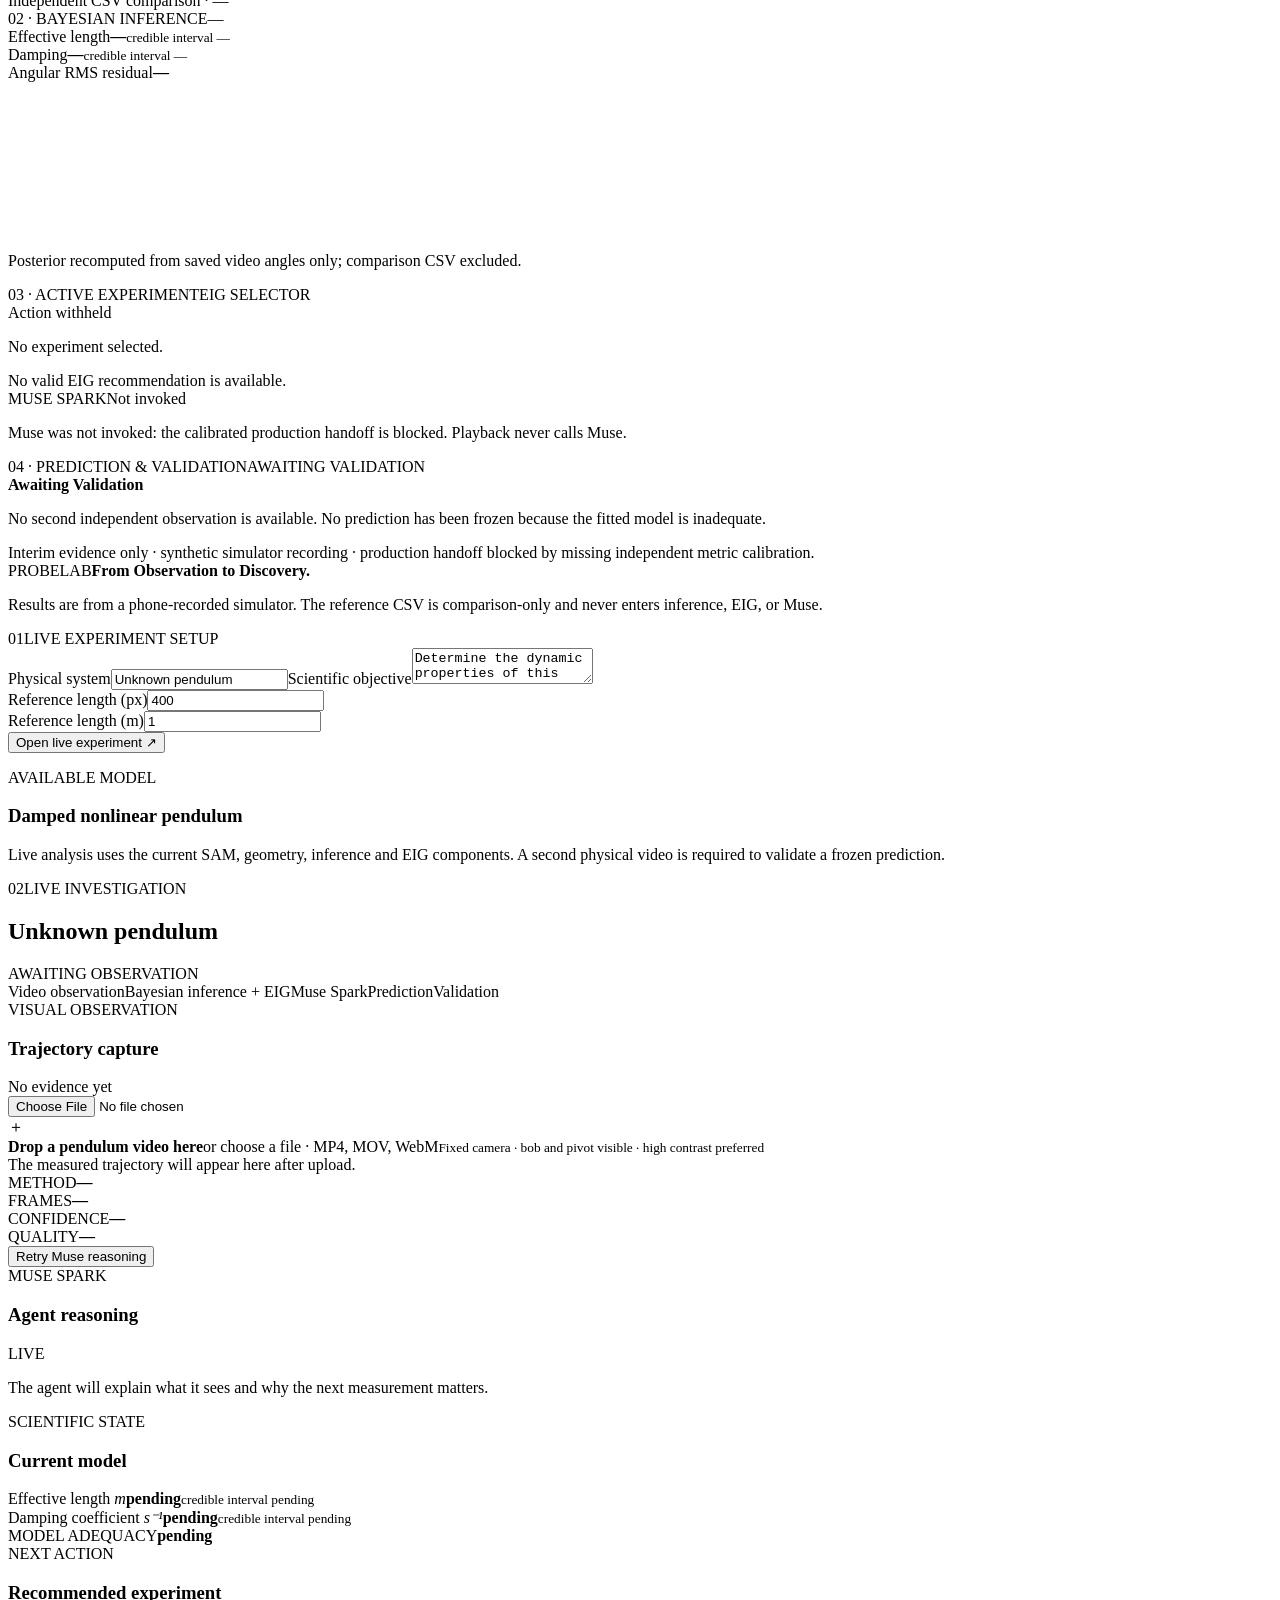
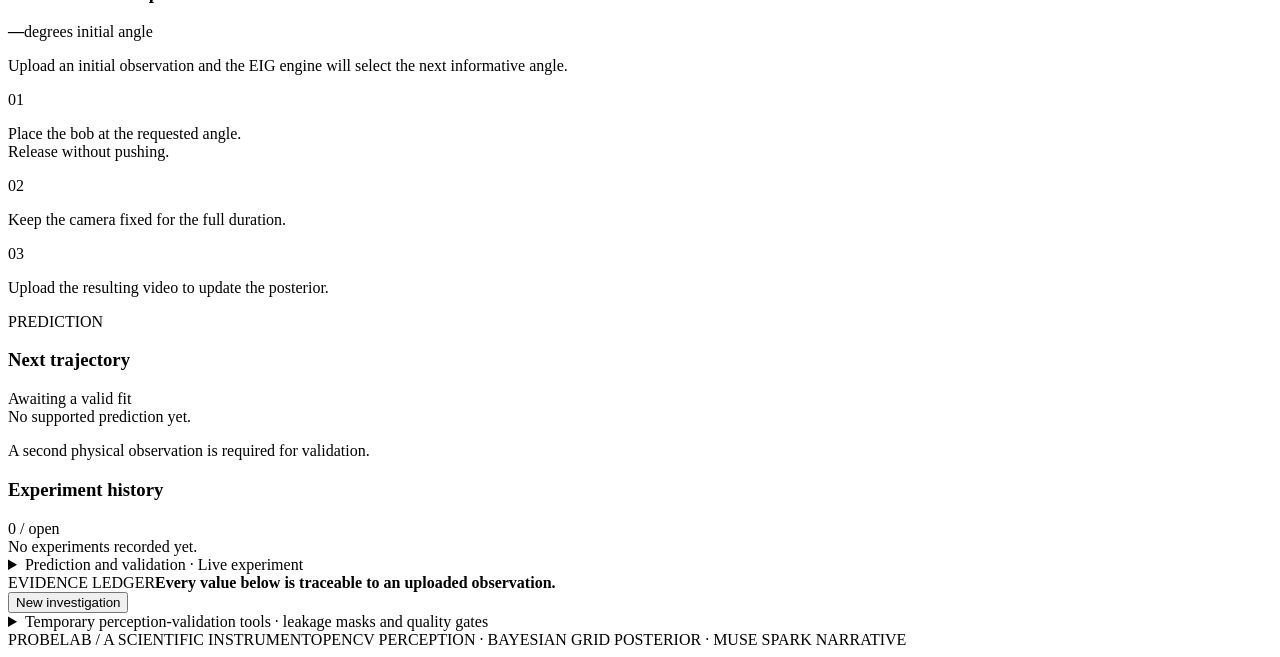
==== commit c1d218ad: "Separate cached demo replay from live workflow" ====
--- a/web/index.html
+++ b/web/index.html
@@ -4,24 +4,26 @@
   <meta charset="utf-8"><meta name="viewport" content="width=device-width,initial-scale=1">
   <meta name="description" content="ProbeLab learns unfamiliar physical systems through active experiments.">
   <title>ProbeLab · Physical system discovery</title>
-  <link rel="stylesheet" href="/static/styles.css">
+  <link rel="stylesheet" href="/static/styles.css?v=timed-demo-1">
   <link rel="stylesheet" href="/static/perception-validation.css?v=leakage-masks-1">
 </head>
 <body class="demo-mode">
-  <header class="topbar"><a class="brand" href="/"><span class="brand-mark">P</span><span>ProbeLab</span></a><nav class="mode-switch" aria-label="Workflow navigation"><button class="mode-button" id="mode-demo" type="button">Back to start</button></nav><div class="top-meta"><span class="status-dot"></span><span>LOCAL INSTRUMENT</span><span class="mono">SCIENTIFIC DISCOVERY</span></div></header>
+  <header class="topbar"><a class="brand" href="/"><span class="brand-mark">P</span><span>ProbeLab</span></a><nav class="mode-switch" aria-label="Workflow navigation"><button class="mode-button" id="mode-toggle" type="button">Choose workflow</button></nav><div class="top-meta"><span class="status-dot"></span><span id="workflow-context">CHOOSE A WORKFLOW</span></div></header>
   <main class="shell">
-    <section class="demo-home" id="demo-home"><div class="demo-intro"><p class="eyebrow">PROBELAB · SCIENTIFIC DISCOVERY</p><h1>Understand the motion.<br><em>Test the model.</em></h1><p class="lede">Start with the supplied pendulum video. The saved replay is a separate record and is never silently presented as measurements from this clip.</p><div class="demo-primary-actions"><button class="primary" id="demo-live-source" type="button">Run this video as a live experiment</button><button class="secondary" id="demo-live-link" type="button">Start with another video</button></div><p class="form-hint" id="demo-replay-status" role="status">Loading local experiment records…</p></div><div class="demo-launch panel"><div class="demo-source-heading"><div><span class="signal-pill blue">SUPPLIED VIDEO</span><h2>WhatsApp Video · Nov 2</h2></div><span class="mono">LOCAL FILE</span></div><video id="demo-source-video" controls playsinline preload="metadata" aria-label="User supplied pendulum video"></video><p>This is the video you provided. It stays on this computer and is not added to Git.</p><div class="demo-replay-picker"><label for="demo-replay-select">Replay a saved analysis</label><div class="demo-launch-controls"><select id="demo-replay-select" aria-label="Saved experiment"></select><button class="secondary" id="demo-replay-button" type="button">Open saved run</button></div></div></div></section>
+    <section class="launch-home" id="launch-home" aria-labelledby="launch-title"><div class="launch-heading"><p class="eyebrow">PROBELAB · SCIENTIFIC DISCOVERY</p><h1 id="launch-title">Study a system.<br><em>Learn from evidence.</em></h1><p class="lede">Choose how to enter ProbeLab. A live experiment creates a new investigation from fresh observations. The cached replay presents one previously recorded simulator run.</p></div><div class="launch-choices"><article class="workflow-choice workflow-live"><span class="signal-pill lime">LIVE · NEW INVESTIGATION</span><h2>Live Experiment</h2><p>Upload a video, annotate the bob, and run the active observation and inference workflow. This path starts a separate investigation.</p><button class="primary" id="launch-live" type="button">Start a Live Experiment</button></article><article class="workflow-choice workflow-cached"><span class="signal-pill blue">CACHED · RECORDED EVIDENCE</span><h2>Cached Demo Replay</h2><p>Replay the saved phone-recorded pendulum simulator analysis. It is labeled synthetic validation and makes no SAM or Muse calls.</p><button class="secondary" id="launch-cached" type="button">Open Cached Demo Replay</button></article></div><p class="launch-integrity">The two paths are separate. Cached results are never shown as output from a live experiment.</p></section>
+    <section class="demo-home hidden" id="demo-home"><div class="demo-intro"><p class="eyebrow">CACHED DEMO REPLAY · SYNTHETIC VALIDATION</p><h1>From Observation<br><em>to Discovery.</em></h1><p class="lede">This replay uses the saved SAM 3.1 run from your phone-recorded pendulum simulator video. It does not create a new investigation or make model API calls.</p><div class="demo-primary-actions"><button class="primary" id="demo-play-start" type="button" disabled>Play 3-Minute Demo</button><button class="secondary" id="demo-back-chooser" type="button">Choose workflow</button></div><p class="form-hint" id="demo-load-status" role="status">Loading the cached experiment…</p><span class="demo-classification">SYNTHETIC VALIDATION · NOT PHYSICAL EXPERIMENTAL PROOF</span></div><div class="demo-launch panel"><div class="demo-source-heading"><div><span class="signal-pill blue">SAVED SOURCE VIDEO</span><h2>WhatsApp Video · Nov 2</h2></div><span class="mono">CACHED REPLAY</span></div><video id="demo-source-video" controls playsinline preload="metadata" muted aria-label="User supplied pendulum simulator video"></video><p>Saved local source · used by the cached run · excluded from Git</p></div></section>
     <section class="demo-dashboard hidden" id="demo-dashboard" aria-live="polite">
-      <div class="demo-dashboard-head"><div><span class="signal-pill orange" id="demo-replay-label">REPLAYED · LEAKAGE UNVERIFIED</span><h1 id="demo-title">Saved experiment</h1><p id="demo-objective"></p></div><div class="demo-actions"><button class="secondary" id="demo-back" type="button">Choose another run</button><button class="primary" id="demo-live-from-run" type="button">Start Live Experiment</button></div></div>
-      <div class="demo-workflow" id="demo-workflow"><span>Saved observation</span><i></i><span>Local inference</span><i></i><span>EIG selection</span><i></i><span>Prediction</span><i></i><span>Awaiting validation</span></div>
-      <div class="demo-grid">
-        <article class="demo-card demo-observation"><header><span class="signal-pill blue">OBSERVATION</span><span class="mono" id="demo-observation-meta"></span></header><div class="demo-observation-body"><div class="demo-frame"><img id="demo-frame" alt="Representative frame from the saved experiment" hidden><div id="demo-no-frame">Saved trajectory evidence</div><canvas id="demo-overlay" hidden aria-label="Saved pendulum tracking overlay"></canvas></div><div class="demo-observation-stats"><span>Tracking method<b id="demo-method">—</b></span><span>Frames / confidence<b id="demo-tracking">—</b></span><span>Observation quality<b id="demo-quality">—</b></span></div></div><div class="demo-chart" id="demo-observed-chart" role="img" aria-label="Observed angular trajectory"></div></article>
-        <article class="demo-card"><header><span class="signal-pill lime">PHYSICAL MODEL</span><span class="mono" id="demo-adequacy">—</span></header><div class="demo-param"><span>Effective length</span><strong id="demo-length">—</strong><small id="demo-length-interval">credible interval —</small></div><div class="demo-param"><span>Damping</span><strong id="demo-damping">—</strong><small id="demo-damping-interval">credible interval —</small></div><div class="demo-fit"><span>Angular RMS residual</span><strong id="demo-residual">—</strong></div><p class="demo-caption" id="demo-inference-status"></p></article>
-        <article class="demo-card"><header><span class="signal-pill orange">NEXT EXPERIMENT</span><span class="mono">PRODUCTION EIG</span></header><div class="demo-angle"><strong id="demo-angle">—</strong><span id="demo-angle-unit">degrees</span></div><p id="demo-eig-rationale"></p><div class="demo-eig" id="demo-eig-chart" aria-label="Selected experiment information gain"></div><p class="demo-caption" id="demo-eig-value"></p></article>
-        <article class="demo-card demo-prediction"><header><span class="signal-pill blue">PREDICTION VS OBSERVATION</span><span class="mono" id="demo-prediction-status">Awaiting validation</span></header><div class="demo-chart demo-chart-large" id="demo-prediction-chart" role="img" aria-label="Prediction and observation comparison"></div><div class="demo-legend"><span><i class="legend-observed"></i>Observed</span><span><i class="legend-predicted"></i>Predicted</span><span id="demo-validation-metrics">Awaiting a second experiment; no validation result is recorded.</span></div></article>
-        <article class="demo-card demo-muse"><header><span class="signal-pill purple">MUSE SPARK</span><span class="mono" id="demo-muse-status">—</span></header><p id="demo-muse-text">No saved Muse response.</p><small id="demo-muse-model"></small></article>
+      <div class="demo-dashboard-head"><div><span class="signal-pill orange">CACHED REPLAY · PHONE-RECORDED SIMULATOR · SYNTHETIC VALIDATION</span><h1>Unknown pendulum</h1><p>Saved measurements from this run · no model API calls during playback</p></div><div class="demo-controls"><span class="mono" id="demo-clock">0:00 / 3:00</span><button class="secondary" id="demo-pause" type="button">Pause</button><button class="secondary" id="demo-restart" type="button">Restart</button></div></div>
+      <div class="demo-stagebar"><div class="demo-stage-label"><span id="demo-stage-time">00:00–00:25</span><strong id="demo-stage-title">Problem introduction</strong></div><div class="demo-progress"><span id="demo-progress-fill"></span></div></div>
+      <div class="demo-intro-overlay" id="demo-intro-overlay"><span class="signal-pill lime">THE CHALLENGE</span><h2>What if AI could design experiments,<br>not just answer scientific questions?</h2><p>ProbeLab observes a physical system, builds a model, and decides what evidence to collect next.</p></div>
+      <div class="demo-grid" id="demo-grid">
+        <article class="demo-card demo-observation" id="demo-observation"><header><span class="signal-pill blue">01 · OBSERVATION</span><span class="mono" id="demo-observation-meta">Loading saved observation…</span></header><div class="demo-video-wrap"><video id="demo-run-video" muted playsinline preload="metadata" aria-label="Saved simulator video observation"></video><canvas id="demo-track-overlay" aria-label="SAM mask-derived centroid overlay"></canvas><span class="demo-video-tag" id="demo-video-tag">SAM 3.1 · MASK-DERIVED TRACK</span></div><div class="demo-observation-stats"><span>Tracking<b id="demo-tracking">—</b></span><span>Confidence<b id="demo-confidence">—</b></span><span>Pixel radius<b id="demo-radius">—</b></span><span>Coverage<b id="demo-coverage">—</b></span></div><div class="demo-chart demo-chart-large" id="demo-observed-chart" role="img" aria-label="Observed angular trajectory"></div><div class="demo-comparison" id="demo-comparison">Independent CSV comparison · —</div></article>
+        <article class="demo-card demo-model" id="demo-model"><header><span class="signal-pill lime">02 · BAYESIAN INFERENCE</span><span class="mono" id="demo-adequacy">—</span></header><div class="demo-parameter-grid"><div class="demo-param"><span>Effective length</span><strong id="demo-length">—</strong><small id="demo-length-interval">credible interval —</small></div><div class="demo-param"><span>Damping</span><strong id="demo-damping">—</strong><small id="demo-damping-interval">credible interval —</small></div></div><div class="demo-fit"><span>Angular RMS residual</span><strong id="demo-residual">—</strong></div><canvas id="demo-posterior" aria-label="Cached Bayesian posterior weights over length and damping"></canvas><p class="demo-caption" id="demo-inference-status">Posterior recomputed from saved video angles only; comparison CSV excluded.</p></article>
+        <article class="demo-card demo-action" id="demo-action"><header><span class="signal-pill orange">03 · ACTIVE EXPERIMENT</span><span class="mono">EIG SELECTOR</span></header><div class="demo-withheld" id="demo-eig-state">Action withheld</div><p id="demo-eig-rationale">No experiment selected.</p><div class="demo-eig" id="demo-eig-value">No valid EIG recommendation is available.</div><section class="demo-muse-block"><header><span class="signal-pill purple">MUSE SPARK</span><span class="mono" id="demo-muse-status">Not invoked</span></header><p id="demo-muse-text">Muse was not invoked: the calibrated production handoff is blocked. Playback never calls Muse.</p></section></article>
+        <article class="demo-card demo-prediction" id="demo-prediction"><header><span class="signal-pill blue">04 · PREDICTION &amp; VALIDATION</span><span class="mono" id="demo-prediction-status">AWAITING VALIDATION</span></header><div class="demo-awaiting"><strong>Awaiting Validation</strong><p id="demo-validation-metrics">No second independent observation is available. No prediction has been frozen because the fitted model is inadequate.</p></div><div class="demo-report-note" id="demo-report-note">Interim evidence only · synthetic simulator recording · production handoff blocked by missing independent metric calibration.</div></article>
       </div>
-      <p class="demo-safety-note">Replay uses saved data for demonstration only. Leakage compliance is unverified, and replay results cannot be sent to production.</p>
+      <div class="demo-closing" id="demo-closing"><span class="signal-pill lime">PROBELAB</span><strong>From Observation to Discovery.</strong></div>
+      <p class="demo-safety-note">Results are from a phone-recorded simulator. The reference CSV is comparison-only and never enters inference, EIG, or Muse.</p>
     </section>
     <section class="setup panel hidden" id="setup-view"><div class="section-kicker"><span>01</span><span>LIVE EXPERIMENT SETUP</span></div><div class="setup-grid"><div><label for="system">Physical system</label><input id="system" value="Unknown pendulum" autocomplete="off"><label for="objective">Scientific objective</label><textarea id="objective">Determine the dynamic properties of this unknown pendulum and predict its behaviour under different initial conditions.</textarea><div class="calibration-row"><div><label for="calibration-px">Reference length (px)</label><input id="calibration-px" type="number" min="1" step="any" value="400"></div><div><label for="calibration-m">Reference length (m)</label><input id="calibration-m" type="number" min="0.0001" step="any" value="1"></div></div><button class="primary" id="start-btn">Open live experiment <span>↗</span></button><p class="form-hint" id="setup-error"></p></div><div class="system-card"><div class="system-glyph"><div class="pivot"></div><div class="string"></div><div class="bob"></div></div><div><span class="signal-pill">AVAILABLE MODEL</span><h3>Damped nonlinear pendulum</h3><p>Live analysis uses the current SAM, geometry, inference and EIG components. A second physical video is required to validate a frozen prediction.</p></div></div></div></section>
     <section class="workspace hidden" id="workspace-view"><div class="workspace-head"><div><div class="section-kicker"><span>02</span><span>LIVE INVESTIGATION</span></div><h2 id="workspace-title">Unknown pendulum</h2><p id="workspace-objective"></p></div><div class="state-chip" id="state-chip">AWAITING OBSERVATION</div></div><div class="workflow-rail" id="workflow-rail" aria-live="polite"><span data-stage="observation">Video observation</span><i></i><span data-stage="inference">Bayesian inference + EIG</span><i></i><span data-stage="muse">Muse Spark</span><i></i><span data-stage="prediction">Prediction</span><i></i><span data-stage="validation">Validation</span></div><div class="workspace-grid"><div class="main-column"><div class="panel observation-panel"><div class="panel-head"><div><span class="signal-pill blue">VISUAL OBSERVATION</span><h3>Trajectory capture</h3></div><span class="mono" id="observation-meta">No evidence yet</span></div><div class="dropzone" id="dropzone"><input type="file" id="video-input" accept="video/*"><div class="upload-icon">＋</div><strong>Drop a pendulum video here</strong><span>or choose a file · MP4, MOV, WebM</span><small>Fixed camera · bob and pivot visible · high contrast preferred</small></div><video id="source-preview" class="source-preview" controls muted playsinline hidden></video><div class="trajectory-chart" id="trajectory-chart"><div class="chart-empty">The measured trajectory will appear here after upload.</div></div><div class="measurement-strip"><div><span>METHOD</span><strong id="method-value">—</strong></div><div><span>FRAMES</span><strong id="frames-value">—</strong></div><div><span>CONFIDENCE</span><strong id="confidence-value">—</strong></div><div><span>QUALITY</span><strong id="quality-value">—</strong></div></div></div><div class="panel reasoning-panel"><button class="secondary retry-muse hidden" id="retry-muse" type="button">Retry Muse reasoning</button><div class="panel-head"><div><span class="signal-pill purple">MUSE SPARK</span><h3>Agent reasoning</h3></div><span class="live-label"><span class="pulse"></span>LIVE</span></div><p id="reasoning">The agent will explain what it sees and why the next measurement matters.</p></div></div><aside class="side-column"><div class="panel parameter-panel"><div class="panel-head"><div><span class="signal-pill lime">SCIENTIFIC STATE</span><h3>Current model</h3></div></div><div class="parameter"><span>Effective length <i>m</i></span><strong id="length-value">pending</strong><small id="length-interval">credible interval pending</small></div><div class="parameter"><span>Damping coefficient <i>s⁻¹</i></span><strong id="damping-value">pending</strong><small id="damping-interval">credible interval pending</small></div><div class="fit-row"><span>MODEL ADEQUACY</span><b id="adequacy-value">pending</b></div></div><div class="panel recommendation-panel"><div class="panel-head"><div><span class="signal-pill orange">NEXT ACTION</span><h3>Recommended experiment</h3></div></div><div class="angle-readout"><strong id="angle-value">—</strong><span>degrees initial angle</span></div><p id="rationale">Upload an initial observation and the EIG engine will select the next informative angle.</p><div class="instruction"><span>01</span><p>Place the bob at the requested angle.<br>Release without pushing.</p></div><div class="instruction"><span>02</span><p>Keep the camera fixed for the full duration.</p></div><div class="instruction"><span>03</span><p>Upload the resulting video to update the posterior.</p></div></div><div class="panel prediction-panel"><div class="panel-head"><div><span class="signal-pill blue">PREDICTION</span><h3>Next trajectory</h3></div><span class="mono" id="prediction-state">Awaiting a valid fit</span></div><div class="prediction-chart" id="prediction-chart">No supported prediction yet.</div><p class="pv-note" id="prediction-validation-state">A second physical observation is required for validation.</p></div><div class="panel history-panel"><div class="panel-head"><h3>Experiment history</h3><span class="mono" id="history-count">0 / open</span></div><div id="history-list" class="history-list"><div class="history-empty">No experiments recorded yet.</div></div></div></aside></div><details class="secondary-tools" id="validation-details"><summary>Prediction and validation · Live experiment</summary><div class="panel validation-panel"><div><span class="signal-pill orange">03 · VALIDATE THE MODEL</span><h3>Freeze a prediction before collecting new evidence.</h3><p>Choose an unseen angle, freeze the current posterior-derived model, then upload the physical result. The validation video is compared before any future update.</p></div><div class="validation-controls"><input id="validation-angle" type="number" min="5" max="75" value="48" aria-label="Validation angle"><input id="validation-duration" type="number" min="2" max="30" value="8" aria-label="Validation duration"><button class="primary" id="predict-btn">Freeze prediction</button><label class="upload-button">Upload validation video<input type="file" id="validation-input" accept="video/*"></label></div><p class="form-hint" id="validation-status"></p><pre class="report-copy" id="report-copy"></pre><button class="secondary hidden" id="report-btn">Generate discovery report</button></div></details><div class="report-bar"><div><span class="signal-pill">EVIDENCE LEDGER</span><strong>Every value below is traceable to an uploaded observation.</strong></div><button class="secondary" id="new-btn">New investigation</button></div></section>
@@ -47,7 +49,7 @@
   </main>
   <footer><span>PROBELAB / A SCIENTIFIC INSTRUMENT</span><span>OPENCV PERCEPTION · BAYESIAN GRID POSTERIOR · MUSE SPARK NARRATIVE</span></footer>
   <script src="/static/app.js?v=demo-workflow-1"></script>
-  <script src="/static/demo.js?v=demo-workflow-1"></script>
+  <script src="/static/demo.js?v=timed-demo-1"></script>
   <script src="/static/perception-validation.js?v=leakage-masks-1"></script>
 </body>
 </html>
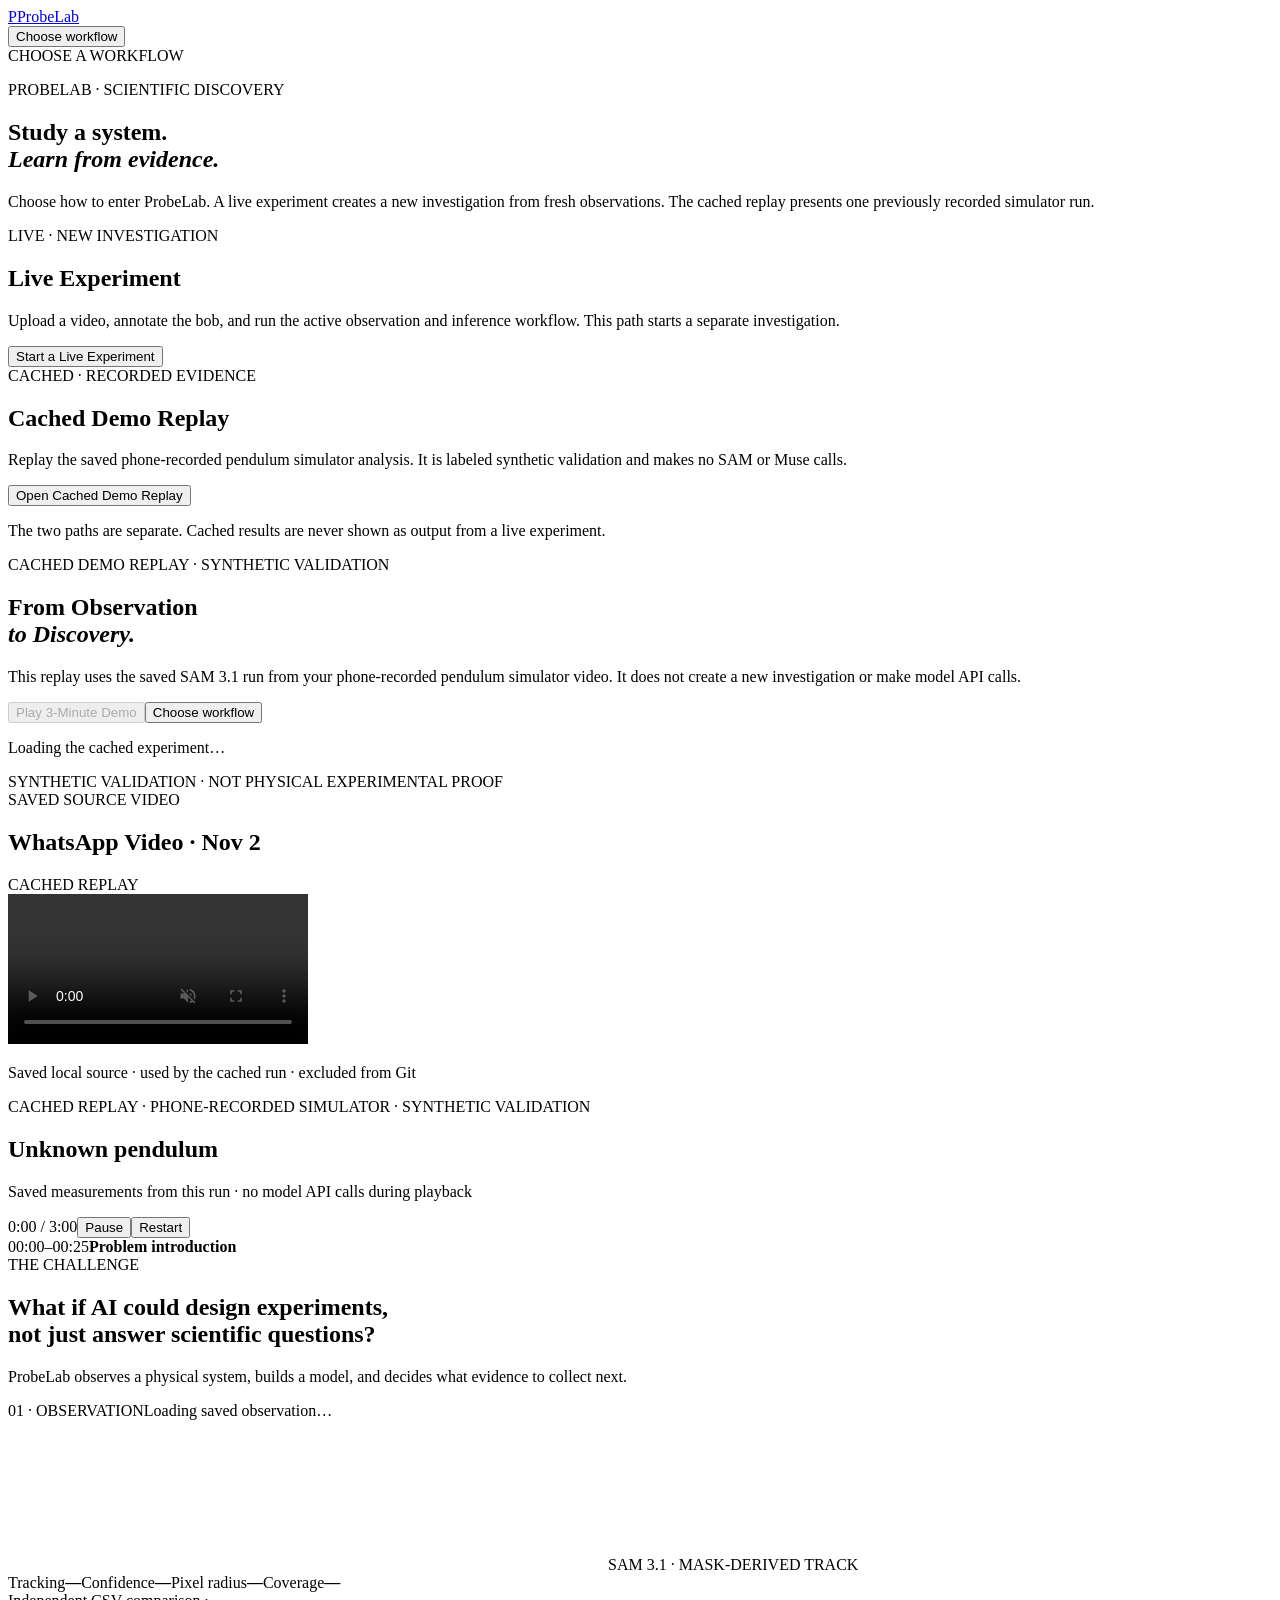
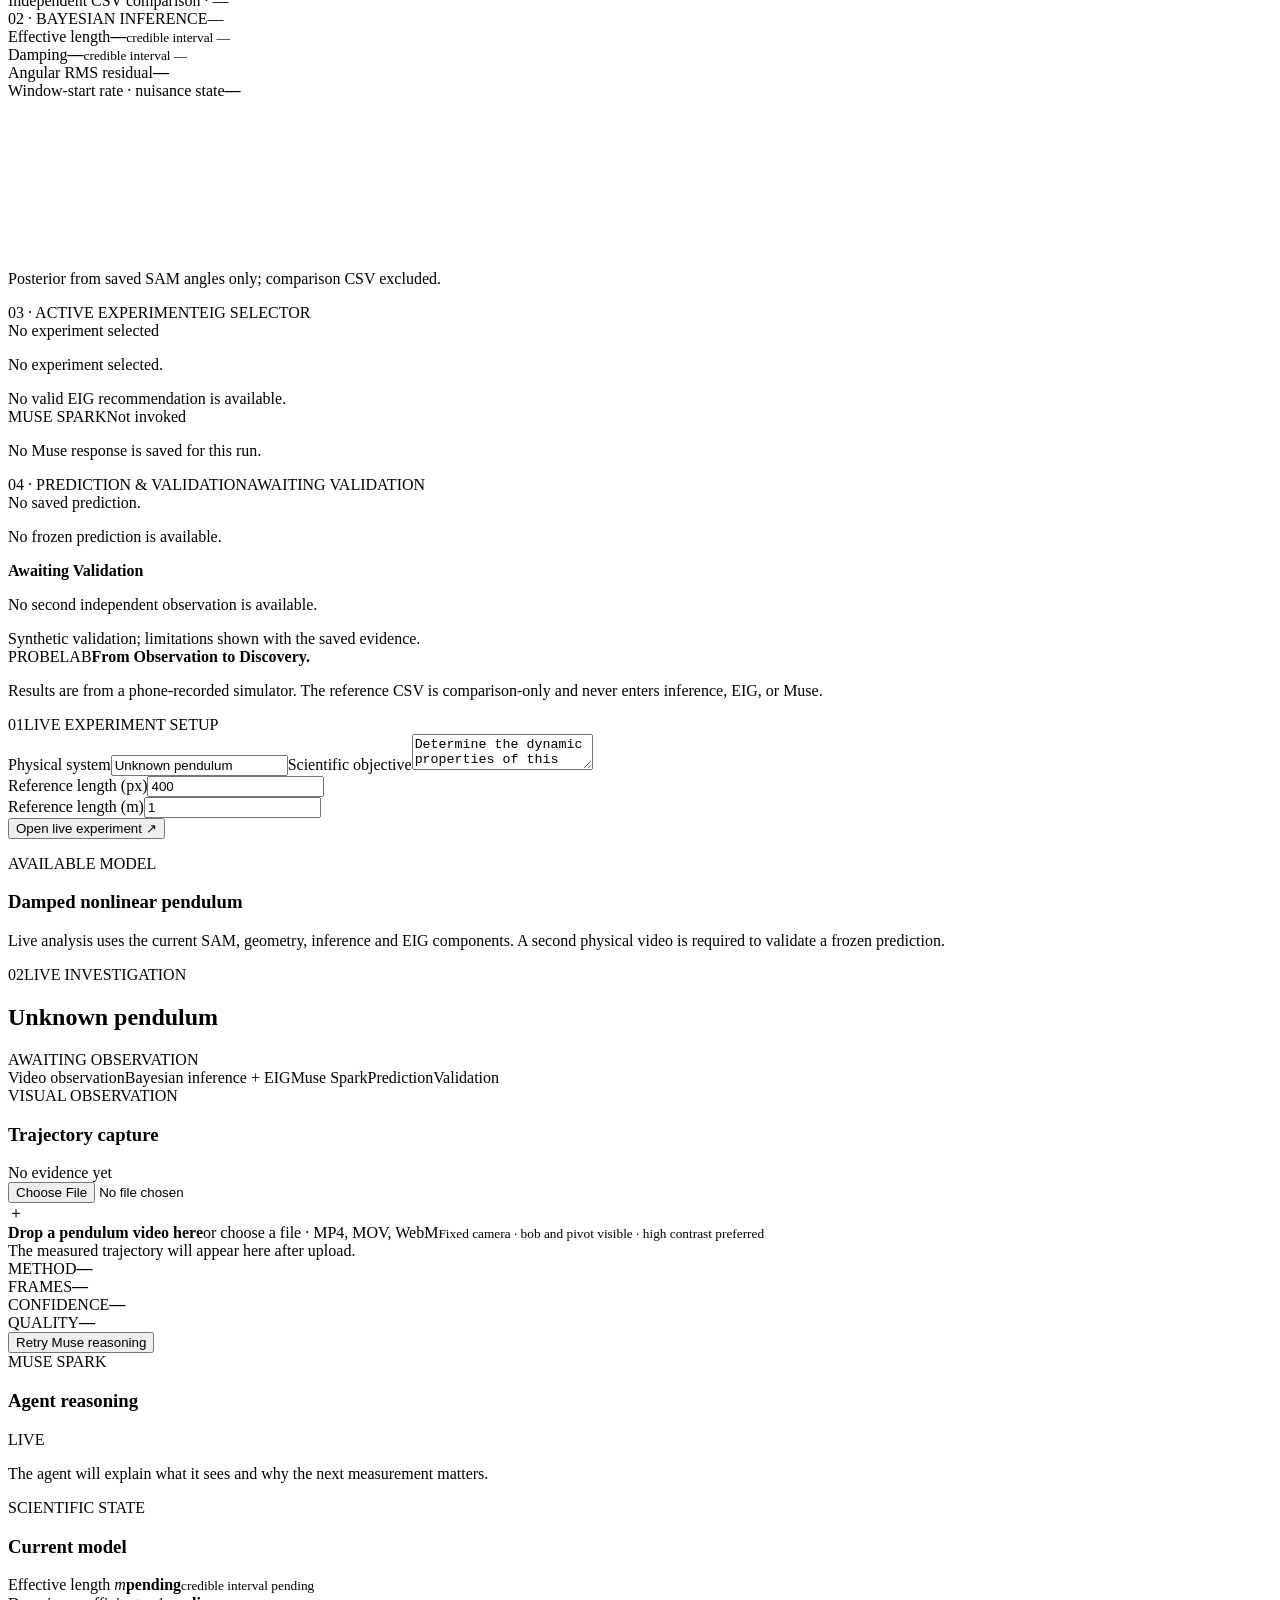
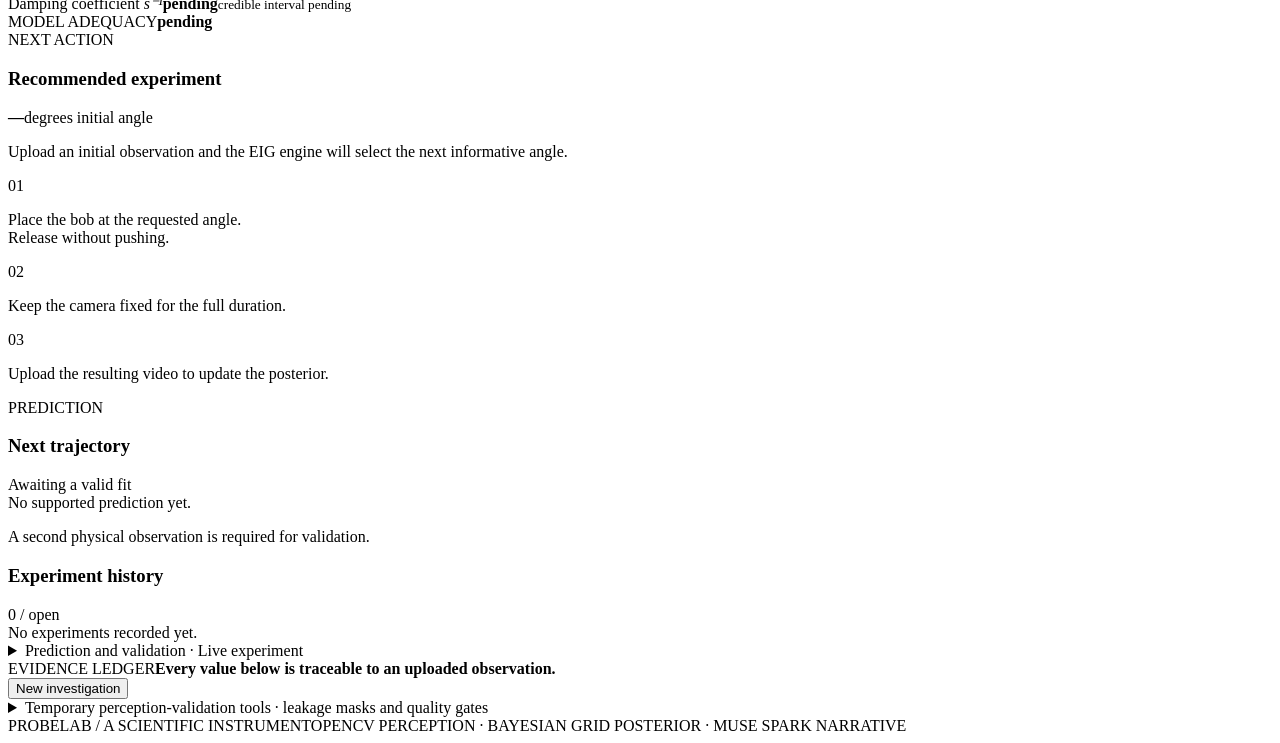
==== commit 1a2386e3: "Fit cached replay with window start velocity" ====
--- a/web/index.html
+++ b/web/index.html
@@ -18,9 +18,9 @@
       <div class="demo-intro-overlay" id="demo-intro-overlay"><span class="signal-pill lime">THE CHALLENGE</span><h2>What if AI could design experiments,<br>not just answer scientific questions?</h2><p>ProbeLab observes a physical system, builds a model, and decides what evidence to collect next.</p></div>
       <div class="demo-grid" id="demo-grid">
         <article class="demo-card demo-observation" id="demo-observation"><header><span class="signal-pill blue">01 · OBSERVATION</span><span class="mono" id="demo-observation-meta">Loading saved observation…</span></header><div class="demo-video-wrap"><video id="demo-run-video" muted playsinline preload="metadata" aria-label="Saved simulator video observation"></video><canvas id="demo-track-overlay" aria-label="SAM mask-derived centroid overlay"></canvas><span class="demo-video-tag" id="demo-video-tag">SAM 3.1 · MASK-DERIVED TRACK</span></div><div class="demo-observation-stats"><span>Tracking<b id="demo-tracking">—</b></span><span>Confidence<b id="demo-confidence">—</b></span><span>Pixel radius<b id="demo-radius">—</b></span><span>Coverage<b id="demo-coverage">—</b></span></div><div class="demo-chart demo-chart-large" id="demo-observed-chart" role="img" aria-label="Observed angular trajectory"></div><div class="demo-comparison" id="demo-comparison">Independent CSV comparison · —</div></article>
-        <article class="demo-card demo-model" id="demo-model"><header><span class="signal-pill lime">02 · BAYESIAN INFERENCE</span><span class="mono" id="demo-adequacy">—</span></header><div class="demo-parameter-grid"><div class="demo-param"><span>Effective length</span><strong id="demo-length">—</strong><small id="demo-length-interval">credible interval —</small></div><div class="demo-param"><span>Damping</span><strong id="demo-damping">—</strong><small id="demo-damping-interval">credible interval —</small></div></div><div class="demo-fit"><span>Angular RMS residual</span><strong id="demo-residual">—</strong></div><canvas id="demo-posterior" aria-label="Cached Bayesian posterior weights over length and damping"></canvas><p class="demo-caption" id="demo-inference-status">Posterior recomputed from saved video angles only; comparison CSV excluded.</p></article>
-        <article class="demo-card demo-action" id="demo-action"><header><span class="signal-pill orange">03 · ACTIVE EXPERIMENT</span><span class="mono">EIG SELECTOR</span></header><div class="demo-withheld" id="demo-eig-state">Action withheld</div><p id="demo-eig-rationale">No experiment selected.</p><div class="demo-eig" id="demo-eig-value">No valid EIG recommendation is available.</div><section class="demo-muse-block"><header><span class="signal-pill purple">MUSE SPARK</span><span class="mono" id="demo-muse-status">Not invoked</span></header><p id="demo-muse-text">Muse was not invoked: the calibrated production handoff is blocked. Playback never calls Muse.</p></section></article>
-        <article class="demo-card demo-prediction" id="demo-prediction"><header><span class="signal-pill blue">04 · PREDICTION &amp; VALIDATION</span><span class="mono" id="demo-prediction-status">AWAITING VALIDATION</span></header><div class="demo-awaiting"><strong>Awaiting Validation</strong><p id="demo-validation-metrics">No second independent observation is available. No prediction has been frozen because the fitted model is inadequate.</p></div><div class="demo-report-note" id="demo-report-note">Interim evidence only · synthetic simulator recording · production handoff blocked by missing independent metric calibration.</div></article>
+        <article class="demo-card demo-model" id="demo-model"><header><span class="signal-pill lime">02 · BAYESIAN INFERENCE</span><span class="mono" id="demo-adequacy">—</span></header><div class="demo-parameter-grid"><div class="demo-param"><span>Effective length</span><strong id="demo-length">—</strong><small id="demo-length-interval">credible interval —</small></div><div class="demo-param"><span>Damping</span><strong id="demo-damping">—</strong><small id="demo-damping-interval">credible interval —</small></div></div><div class="demo-fit"><span>Angular RMS residual</span><strong id="demo-residual">—</strong></div><div class="demo-fit"><span>Window-start rate · nuisance state</span><strong id="demo-initial-velocity">—</strong></div><canvas id="demo-posterior" aria-label="Cached Bayesian posterior weights over length and damping"></canvas><p class="demo-caption" id="demo-inference-status">Posterior from saved SAM angles only; comparison CSV excluded.</p></article>
+        <article class="demo-card demo-action" id="demo-action"><header><span class="signal-pill orange">03 · ACTIVE EXPERIMENT</span><span class="mono">EIG SELECTOR</span></header><div class="demo-withheld" id="demo-eig-state">No experiment selected</div><p id="demo-eig-rationale">No experiment selected.</p><div class="demo-eig" id="demo-eig-value">No valid EIG recommendation is available.</div><div class="demo-eig-scores" id="demo-eig-scores" aria-label="Expected information gain scores for candidate angles"></div><section class="demo-muse-block"><header><span class="signal-pill purple">MUSE SPARK</span><span class="mono" id="demo-muse-status">Not invoked</span></header><p id="demo-muse-text">No Muse response is saved for this run.</p></section></article>
+        <article class="demo-card demo-prediction" id="demo-prediction"><header><span class="signal-pill blue">04 · PREDICTION &amp; VALIDATION</span><span class="mono" id="demo-prediction-status">AWAITING VALIDATION</span></header><div class="demo-prediction-content"><div class="demo-chart demo-predicted-chart" id="demo-prediction-chart" role="img" aria-label="Frozen model prediction trajectory">No saved prediction.</div><p class="demo-prediction-summary" id="demo-prediction-summary">No frozen prediction is available.</p><div class="demo-awaiting"><strong>Awaiting Validation</strong><p id="demo-validation-metrics">No second independent observation is available.</p></div></div><div class="demo-report-note" id="demo-report-note">Synthetic validation; limitations shown with the saved evidence.</div></article>
       </div>
       <div class="demo-closing" id="demo-closing"><span class="signal-pill lime">PROBELAB</span><strong>From Observation to Discovery.</strong></div>
       <p class="demo-safety-note">Results are from a phone-recorded simulator. The reference CSV is comparison-only and never enters inference, EIG, or Muse.</p>
@@ -49,7 +49,7 @@
   </main>
   <footer><span>PROBELAB / A SCIENTIFIC INSTRUMENT</span><span>OPENCV PERCEPTION · BAYESIAN GRID POSTERIOR · MUSE SPARK NARRATIVE</span></footer>
   <script src="/static/app.js?v=demo-workflow-1"></script>
-  <script src="/static/demo.js?v=timed-demo-1"></script>
+  <script src="/static/demo.js?v=scientific-replay-2"></script>
   <script src="/static/perception-validation.js?v=leakage-masks-1"></script>
 </body>
 </html>
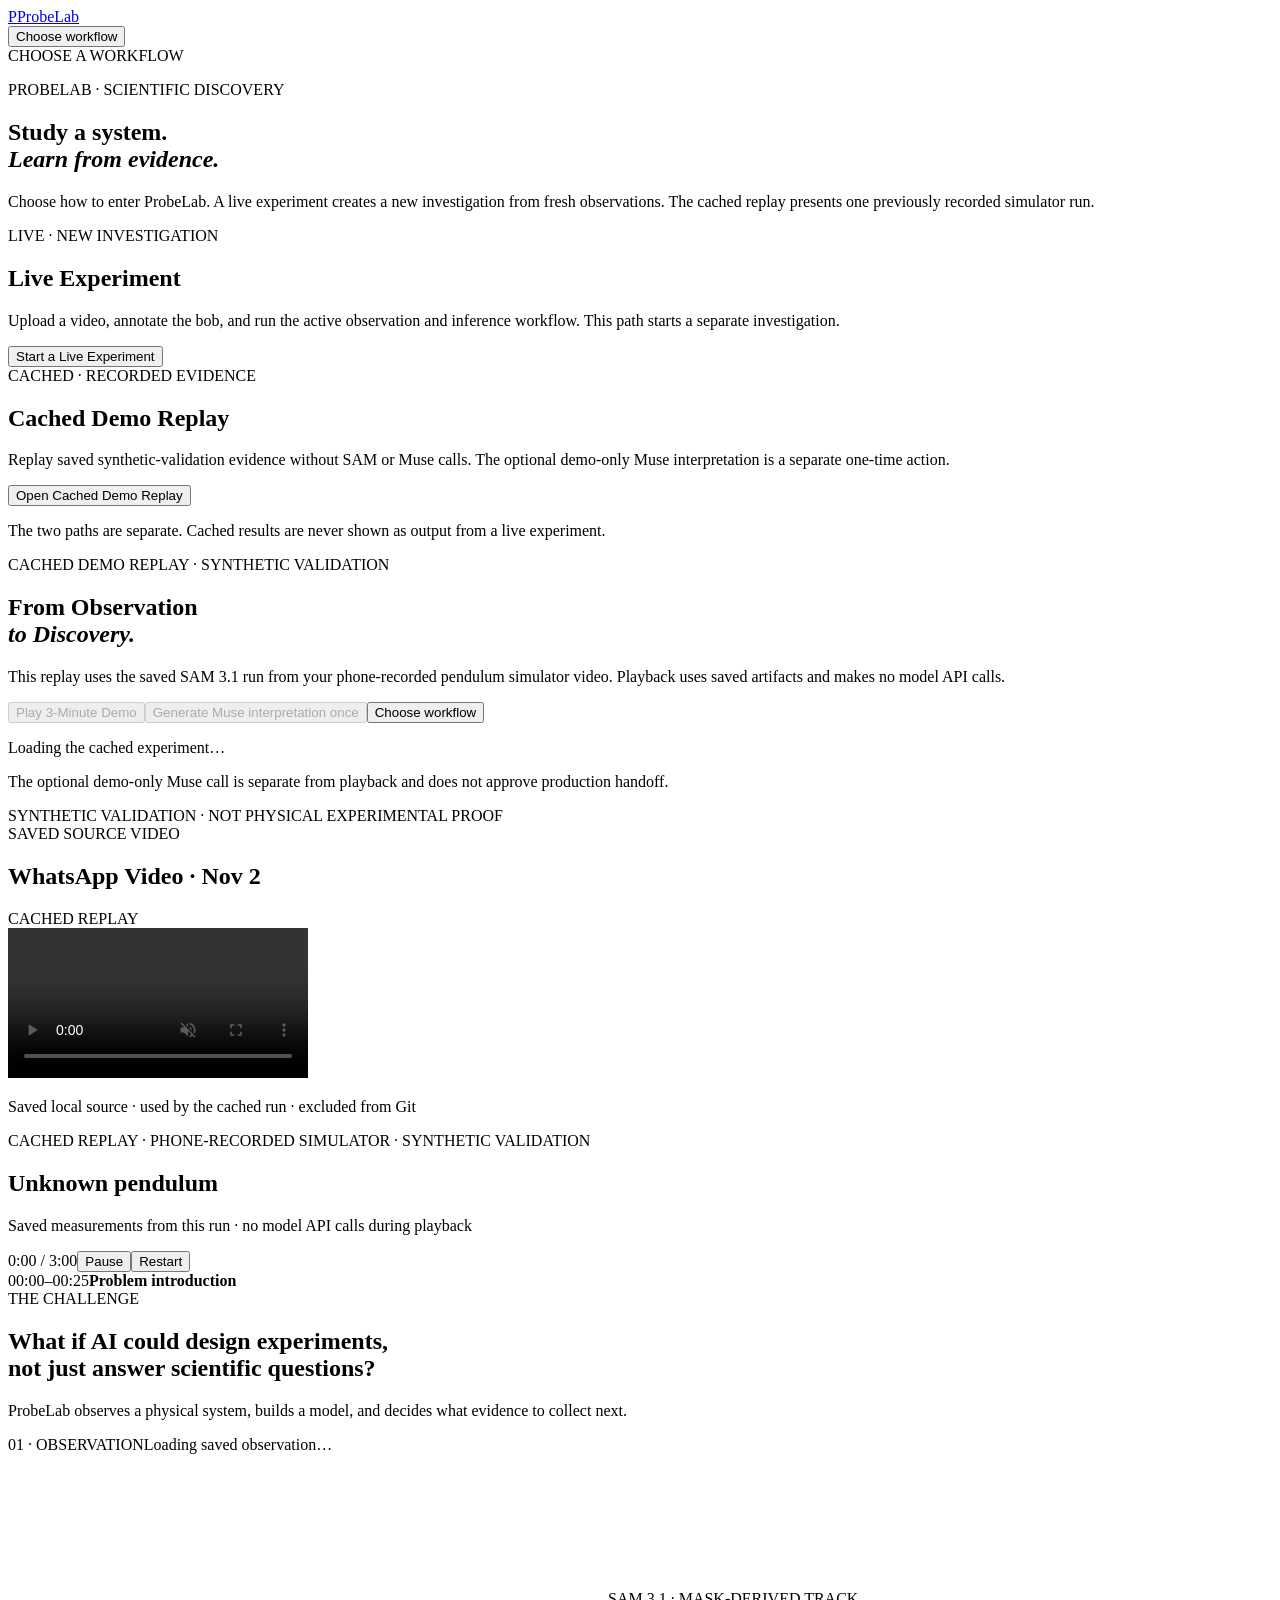
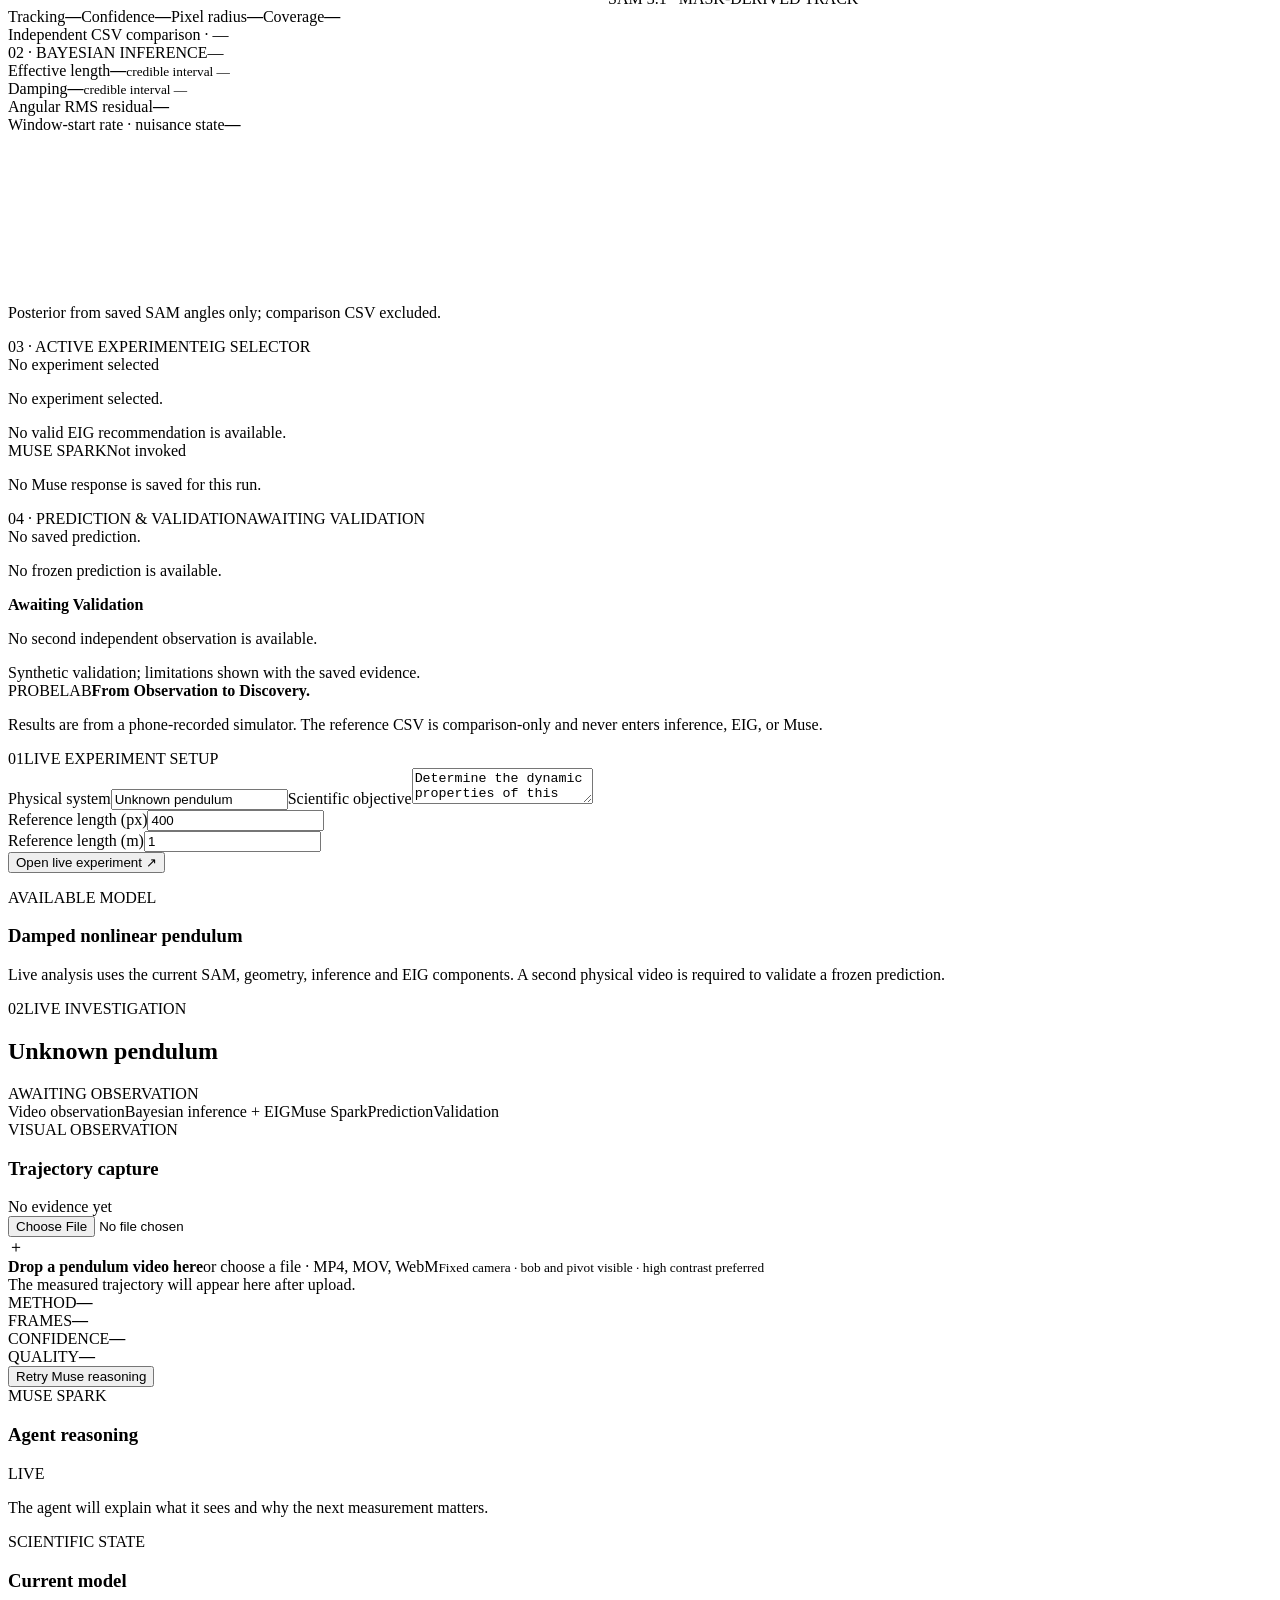
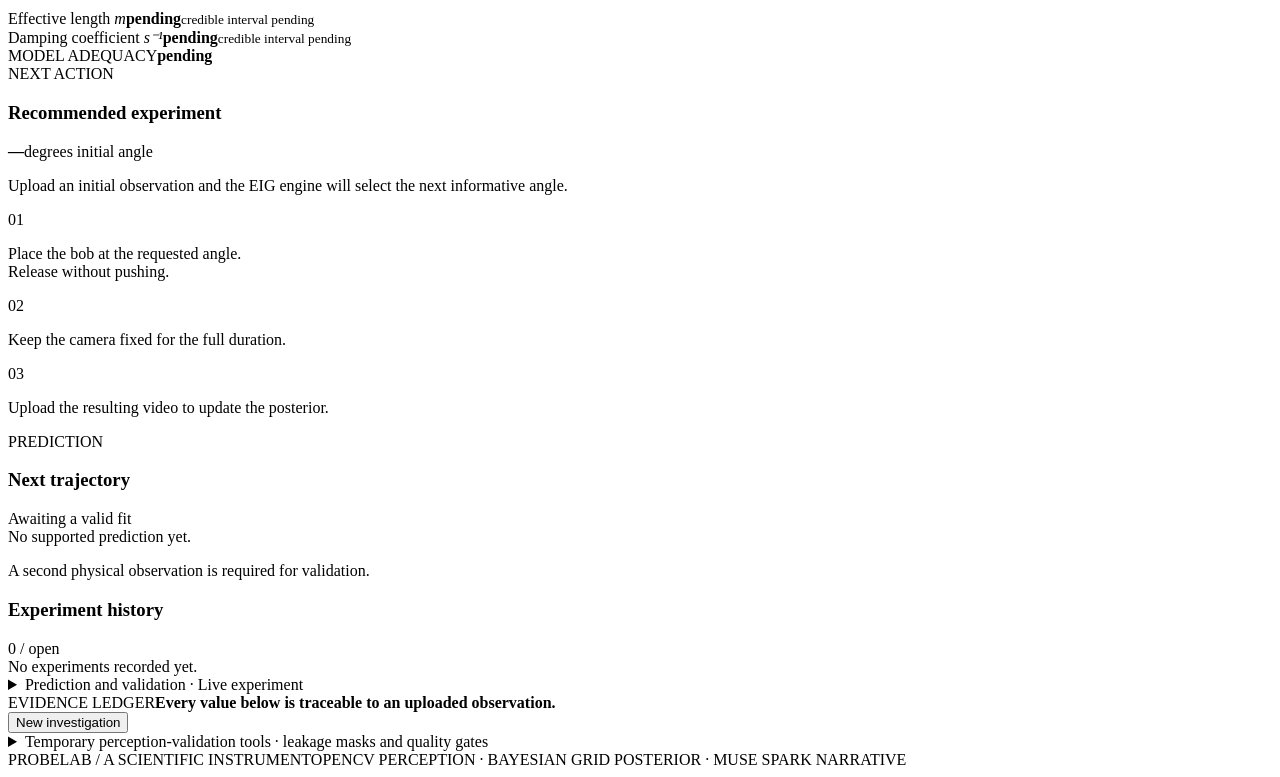
==== commit 7a32f178: "Add isolated Muse demo interpretation path" ====
--- a/web/index.html
+++ b/web/index.html
@@ -4,14 +4,14 @@
   <meta charset="utf-8"><meta name="viewport" content="width=device-width,initial-scale=1">
   <meta name="description" content="ProbeLab learns unfamiliar physical systems through active experiments.">
   <title>ProbeLab · Physical system discovery</title>
-  <link rel="stylesheet" href="/static/styles.css?v=timed-demo-1">
+  <link rel="stylesheet" href="/static/styles.css?v=demo-muse-1">
   <link rel="stylesheet" href="/static/perception-validation.css?v=leakage-masks-1">
 </head>
 <body class="demo-mode">
   <header class="topbar"><a class="brand" href="/"><span class="brand-mark">P</span><span>ProbeLab</span></a><nav class="mode-switch" aria-label="Workflow navigation"><button class="mode-button" id="mode-toggle" type="button">Choose workflow</button></nav><div class="top-meta"><span class="status-dot"></span><span id="workflow-context">CHOOSE A WORKFLOW</span></div></header>
   <main class="shell">
-    <section class="launch-home" id="launch-home" aria-labelledby="launch-title"><div class="launch-heading"><p class="eyebrow">PROBELAB · SCIENTIFIC DISCOVERY</p><h1 id="launch-title">Study a system.<br><em>Learn from evidence.</em></h1><p class="lede">Choose how to enter ProbeLab. A live experiment creates a new investigation from fresh observations. The cached replay presents one previously recorded simulator run.</p></div><div class="launch-choices"><article class="workflow-choice workflow-live"><span class="signal-pill lime">LIVE · NEW INVESTIGATION</span><h2>Live Experiment</h2><p>Upload a video, annotate the bob, and run the active observation and inference workflow. This path starts a separate investigation.</p><button class="primary" id="launch-live" type="button">Start a Live Experiment</button></article><article class="workflow-choice workflow-cached"><span class="signal-pill blue">CACHED · RECORDED EVIDENCE</span><h2>Cached Demo Replay</h2><p>Replay the saved phone-recorded pendulum simulator analysis. It is labeled synthetic validation and makes no SAM or Muse calls.</p><button class="secondary" id="launch-cached" type="button">Open Cached Demo Replay</button></article></div><p class="launch-integrity">The two paths are separate. Cached results are never shown as output from a live experiment.</p></section>
-    <section class="demo-home hidden" id="demo-home"><div class="demo-intro"><p class="eyebrow">CACHED DEMO REPLAY · SYNTHETIC VALIDATION</p><h1>From Observation<br><em>to Discovery.</em></h1><p class="lede">This replay uses the saved SAM 3.1 run from your phone-recorded pendulum simulator video. It does not create a new investigation or make model API calls.</p><div class="demo-primary-actions"><button class="primary" id="demo-play-start" type="button" disabled>Play 3-Minute Demo</button><button class="secondary" id="demo-back-chooser" type="button">Choose workflow</button></div><p class="form-hint" id="demo-load-status" role="status">Loading the cached experiment…</p><span class="demo-classification">SYNTHETIC VALIDATION · NOT PHYSICAL EXPERIMENTAL PROOF</span></div><div class="demo-launch panel"><div class="demo-source-heading"><div><span class="signal-pill blue">SAVED SOURCE VIDEO</span><h2>WhatsApp Video · Nov 2</h2></div><span class="mono">CACHED REPLAY</span></div><video id="demo-source-video" controls playsinline preload="metadata" muted aria-label="User supplied pendulum simulator video"></video><p>Saved local source · used by the cached run · excluded from Git</p></div></section>
+    <section class="launch-home" id="launch-home" aria-labelledby="launch-title"><div class="launch-heading"><p class="eyebrow">PROBELAB · SCIENTIFIC DISCOVERY</p><h1 id="launch-title">Study a system.<br><em>Learn from evidence.</em></h1><p class="lede">Choose how to enter ProbeLab. A live experiment creates a new investigation from fresh observations. The cached replay presents one previously recorded simulator run.</p></div><div class="launch-choices"><article class="workflow-choice workflow-live"><span class="signal-pill lime">LIVE · NEW INVESTIGATION</span><h2>Live Experiment</h2><p>Upload a video, annotate the bob, and run the active observation and inference workflow. This path starts a separate investigation.</p><button class="primary" id="launch-live" type="button">Start a Live Experiment</button></article><article class="workflow-choice workflow-cached"><span class="signal-pill blue">CACHED · RECORDED EVIDENCE</span><h2>Cached Demo Replay</h2><p>Replay saved synthetic-validation evidence without SAM or Muse calls. The optional demo-only Muse interpretation is a separate one-time action.</p><button class="secondary" id="launch-cached" type="button">Open Cached Demo Replay</button></article></div><p class="launch-integrity">The two paths are separate. Cached results are never shown as output from a live experiment.</p></section>
+    <section class="demo-home hidden" id="demo-home"><div class="demo-intro"><p class="eyebrow">CACHED DEMO REPLAY · SYNTHETIC VALIDATION</p><h1>From Observation<br><em>to Discovery.</em></h1><p class="lede">This replay uses the saved SAM 3.1 run from your phone-recorded pendulum simulator video. Playback uses saved artifacts and makes no model API calls.</p><div class="demo-primary-actions"><button class="primary" id="demo-play-start" type="button" disabled>Play 3-Minute Demo</button><button class="secondary" id="demo-muse-once" type="button" disabled>Generate Muse interpretation once</button><button class="secondary" id="demo-back-chooser" type="button">Choose workflow</button></div><p class="form-hint" id="demo-load-status" role="status">Loading the cached experiment…</p><p class="form-hint" id="demo-muse-call-status" role="status">The optional demo-only Muse call is separate from playback and does not approve production handoff.</p><span class="demo-classification">SYNTHETIC VALIDATION · NOT PHYSICAL EXPERIMENTAL PROOF</span></div><div class="demo-launch panel"><div class="demo-source-heading"><div><span class="signal-pill blue">SAVED SOURCE VIDEO</span><h2>WhatsApp Video · Nov 2</h2></div><span class="mono">CACHED REPLAY</span></div><video id="demo-source-video" controls playsinline preload="metadata" muted aria-label="User supplied pendulum simulator video"></video><p>Saved local source · used by the cached run · excluded from Git</p></div></section>
     <section class="demo-dashboard hidden" id="demo-dashboard" aria-live="polite">
       <div class="demo-dashboard-head"><div><span class="signal-pill orange">CACHED REPLAY · PHONE-RECORDED SIMULATOR · SYNTHETIC VALIDATION</span><h1>Unknown pendulum</h1><p>Saved measurements from this run · no model API calls during playback</p></div><div class="demo-controls"><span class="mono" id="demo-clock">0:00 / 3:00</span><button class="secondary" id="demo-pause" type="button">Pause</button><button class="secondary" id="demo-restart" type="button">Restart</button></div></div>
       <div class="demo-stagebar"><div class="demo-stage-label"><span id="demo-stage-time">00:00–00:25</span><strong id="demo-stage-title">Problem introduction</strong></div><div class="demo-progress"><span id="demo-progress-fill"></span></div></div>
@@ -49,7 +49,7 @@
   </main>
   <footer><span>PROBELAB / A SCIENTIFIC INSTRUMENT</span><span>OPENCV PERCEPTION · BAYESIAN GRID POSTERIOR · MUSE SPARK NARRATIVE</span></footer>
   <script src="/static/app.js?v=demo-workflow-1"></script>
-  <script src="/static/demo.js?v=scientific-replay-2"></script>
+  <script src="/static/demo.js?v=demo-muse-3"></script>
   <script src="/static/perception-validation.js?v=leakage-masks-1"></script>
 </body>
 </html>
